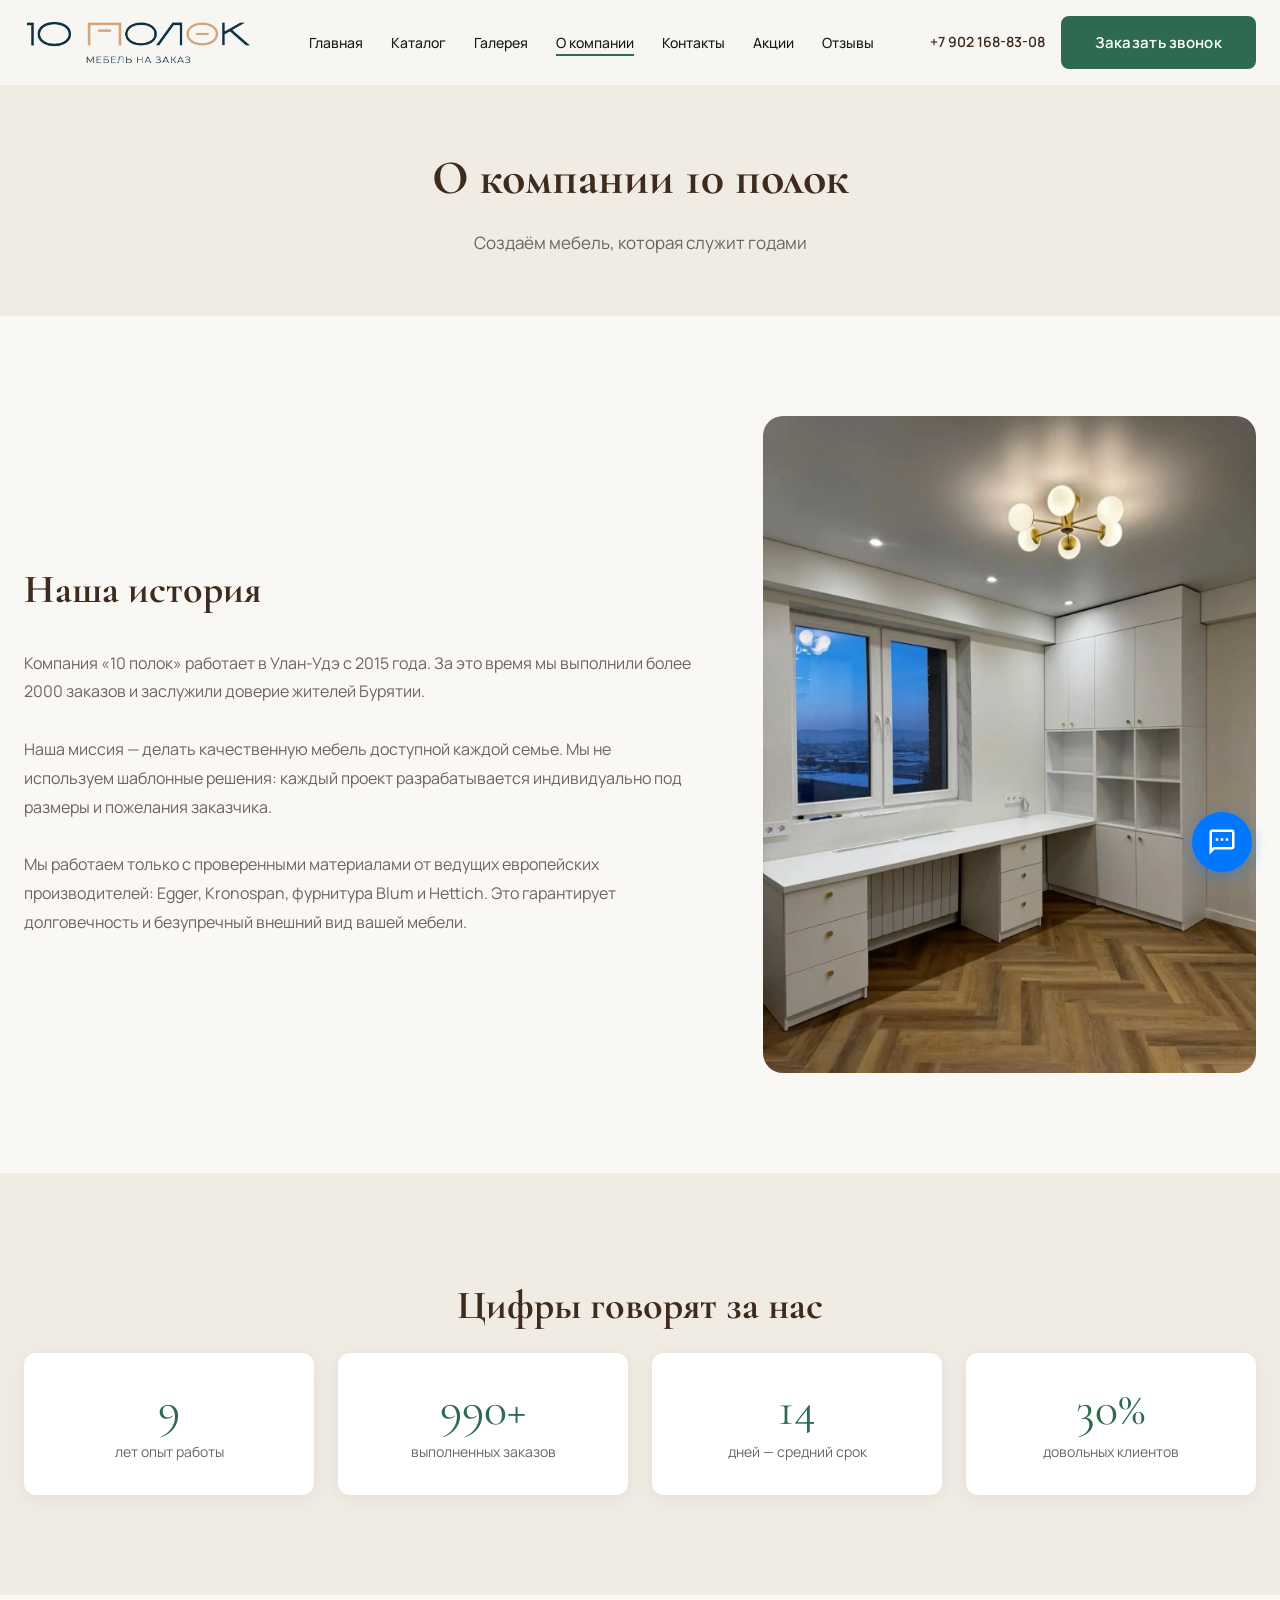
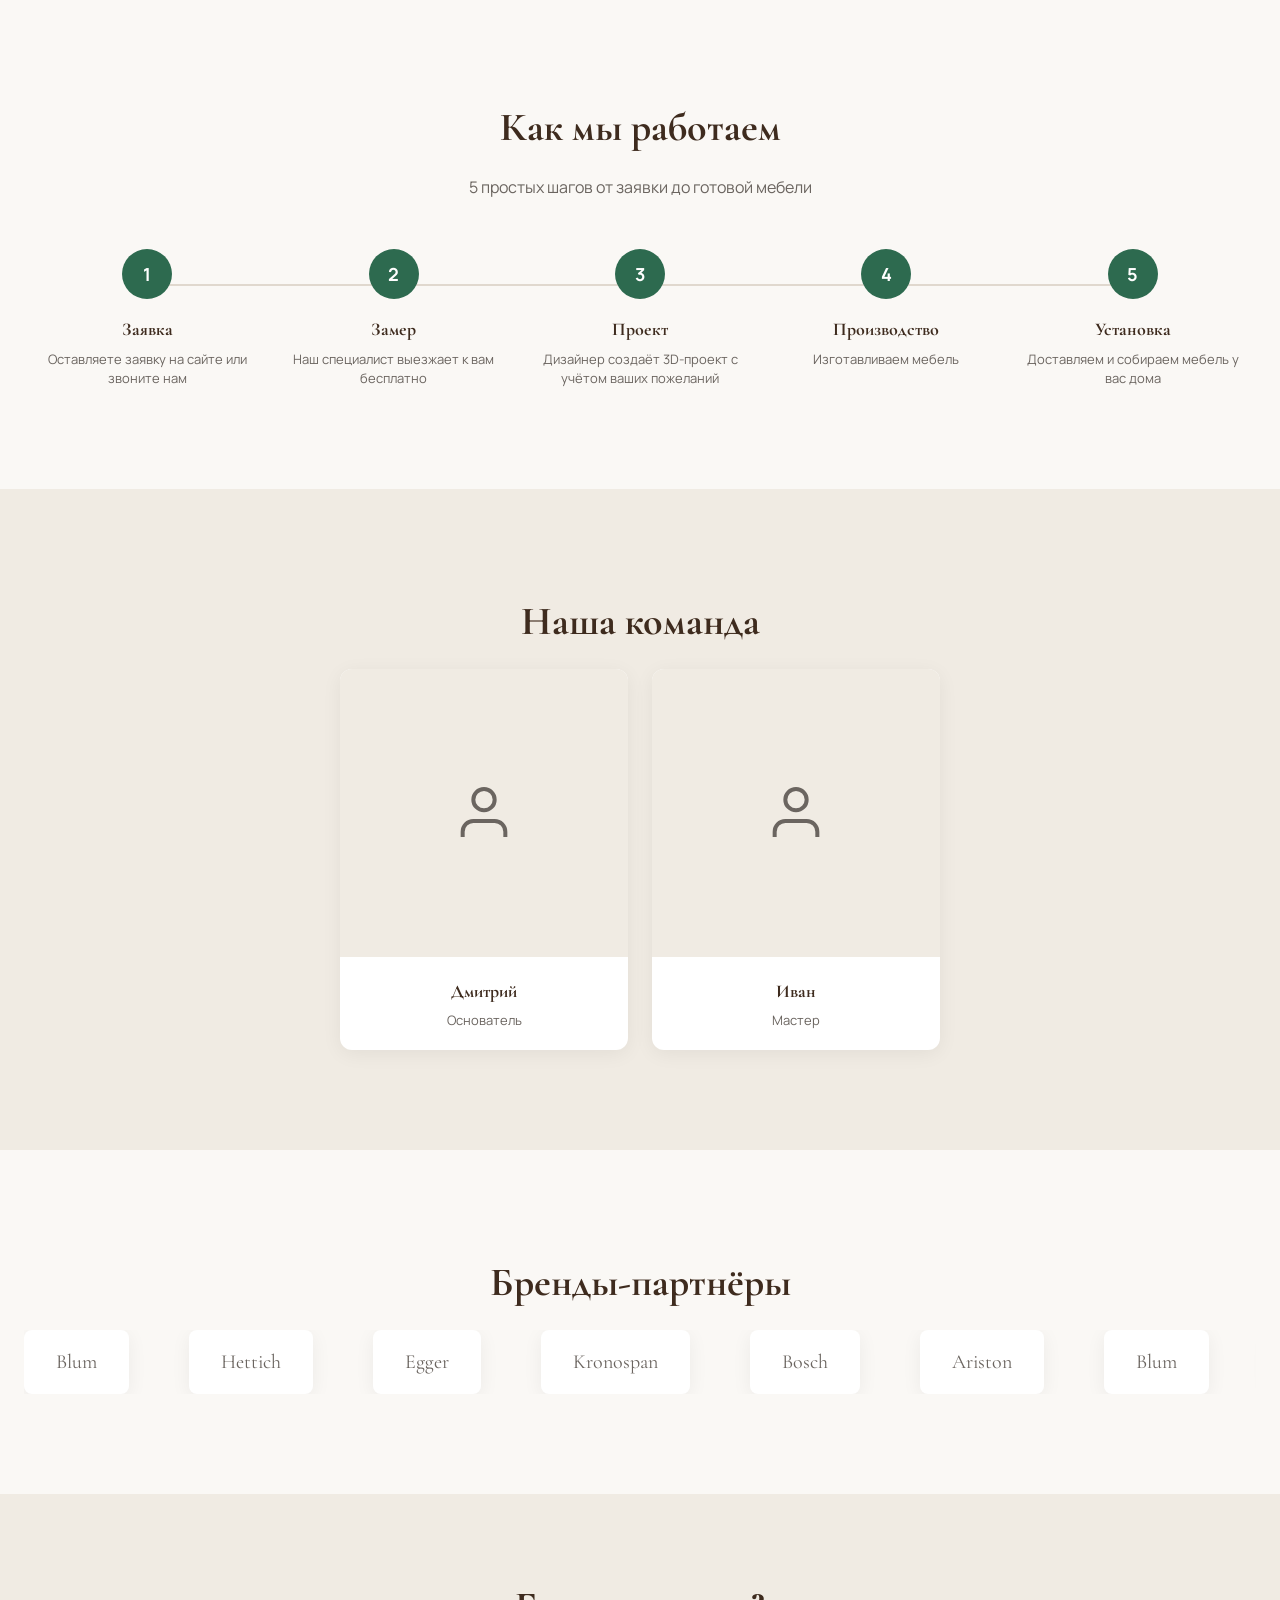
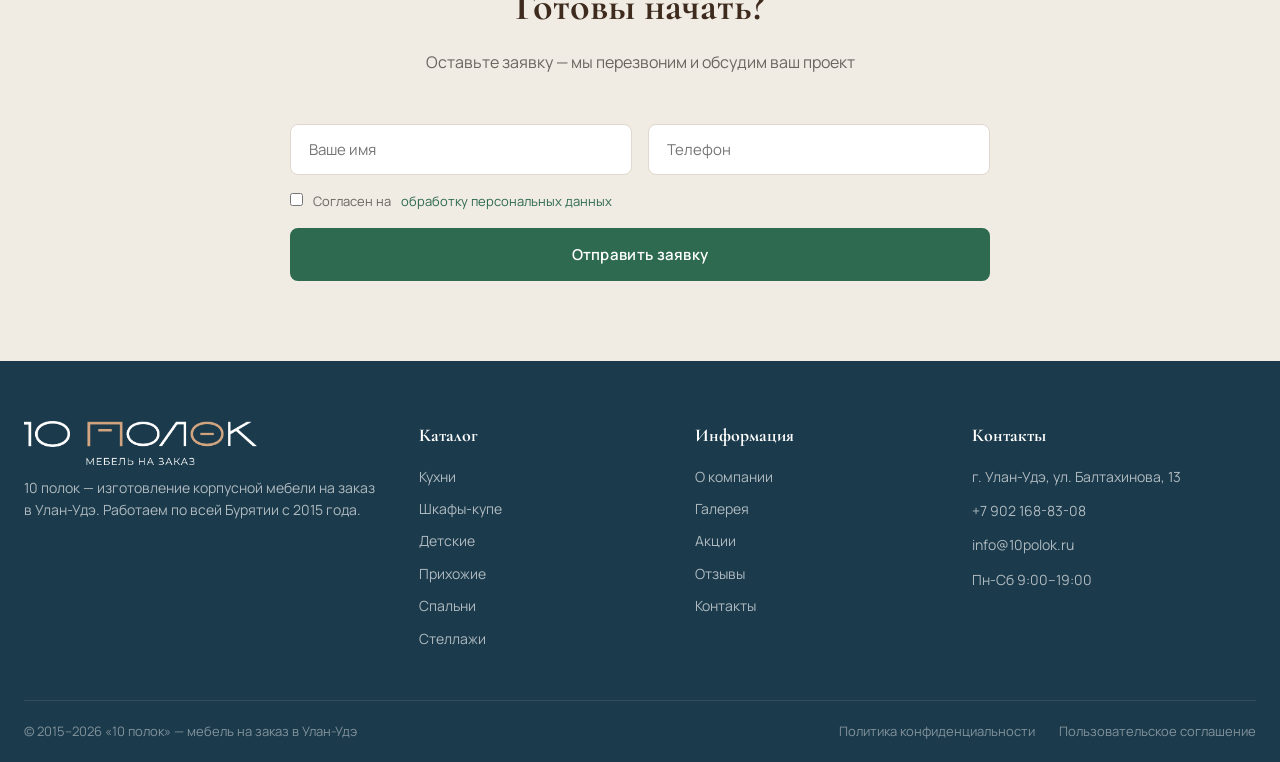
==== about.html @ 06d75b01 "Изменения по ТЗ от Дмитрия" ====
<!DOCTYPE html>
<html lang="ru">
<head>
  <meta charset="UTF-8">
  <meta name="viewport" content="width=device-width, initial-scale=1.0">
  <title>О компании — 10 полок | Улан-Удэ</title>
  <meta name="description" content="Компания «10 полок» — изготовление корпусной мебели на заказ в Улан-Удэ с 2015 года. 2000+ выполненных проектов, 98% довольных клиентов.">
  <meta name="keywords" content="10 полок, мебель на заказ Улан-Удэ, о компании, корпусная мебель Бурятия">
  <link rel="canonical" href="https://10polok.ru/about.html">
  <meta property="og:type" content="website">
  <meta property="og:title" content="О компании — 10 полок | Улан-Удэ">
  <meta property="og:description" content="Компания «10 полок» — изготовление корпусной мебели на заказ в Улан-Удэ с 2015 года. 2000+ выполненных проектов.">
  <meta property="og:url" content="https://10polok.ru/about.html">
  <meta property="og:site_name" content="10 полок">
  <meta property="og:locale" content="ru_RU">
  <meta property="og:image" content="https://10polok.ru/image/logo-color.png">
  <meta name="twitter:card" content="summary">
  <meta name="twitter:title" content="О компании — 10 полок | Улан-Удэ">
  <meta name="twitter:description" content="Мебель на заказ в Улан-Удэ с 2015 года. 2000+ проектов, гарантия 1 год.">
  <meta http-equiv="X-Frame-Options" content="SAMEORIGIN">
  <meta http-equiv="X-Content-Type-Options" content="nosniff">
  <meta name="referrer" content="strict-origin-when-cross-origin">
  <link rel="preconnect" href="https://fonts.googleapis.com">
  <link rel="preconnect" href="https://fonts.gstatic.com" crossorigin>
  <link href="https://fonts.googleapis.com/css2?family=Cormorant+Garamond:wght@400;500;600;700&family=Manrope:wght@400;500;600;700&display=swap" rel="stylesheet">
  <link rel="stylesheet" href="css/style.css">
</head>
<body>

  <header class="header">
    <div class="container">
      <a href="index.html" class="logo"><img src="image/logo-color.webp" alt="10 полок — мебель на заказ"></a>
      <nav><ul class="nav-list">
        <li><a href="index.html">Главная</a></li>
        <li><a href="catalog.html">Каталог</a></li>
        <li><a href="gallery.html">Галерея</a></li>
        <li><a href="about.html" class="active">О компании</a></li>
        <li><a href="contacts.html">Контакты</a></li>
        <li><a href="promotions.html">Акции</a></li>
        <li><a href="reviews.html">Отзывы</a></li>
      </ul></nav>
      <div class="header-right">
        <a href="tel:+79021688308" class="header-phone">+7 902 168-83-08</a>
        <button class="btn-primary" data-modal="callback">Заказать звонок</button>
      </div>
      <button class="burger" aria-label="Меню"><span></span><span></span><span></span></button>
    </div>
  </header>

  <div class="mobile-menu">
    <a href="index.html">Главная</a><a href="catalog.html">Каталог</a><a href="gallery.html">Галерея</a>
    <a href="about.html">О компании</a><a href="contacts.html">Контакты</a><a href="promotions.html">Акции</a>
    <a href="reviews.html">Отзывы</a>
    <a href="tel:+79021688308" class="mobile-phone">+7 902 168-83-08</a>
  </div>

  <main>
    <div class="page-header">
      <div class="container">
        <h1>О компании 10 полок</h1>
        <p>Создаём мебель, которая служит годами</p>
      </div>
    </div>

    <!-- ИСТОРИЯ -->
    <section class="section">
      <div class="container">
        <div class="about-story reveal">
          <div class="about-story-text">
            <h2 class="section-title" style="text-align:left;margin-bottom:24px;">Наша история</h2>
            <p>Компания «10 полок» работает в Улан-Удэ с 2015 года. За это время мы выполнили более 2000 заказов и заслужили доверие жителей Бурятии.</p>
            <br>
            <p>Наша миссия — делать качественную мебель доступной каждой семье. Мы не используем шаблонные решения: каждый проект разрабатывается индивидуально под размеры и пожелания заказчика.</p>
            <br>
            <p>Мы работаем только с проверенными материалами от ведущих европейских производителей: Egger, Kronospan, фурнитура Blum и Hettich. Это гарантирует долговечность и безупречный внешний вид вашей мебели.</p>
          </div>
          <div class="about-story-image">
            <img loading="lazy" src="image/pinterest_783274560274452237.webp" alt="Мастерская 10 полок">
          </div>
        </div>
      </div>
    </section>

    <!-- ЦИФРЫ -->
    <section class="section" style="background: var(--bg-accent);">
      <div class="container">
        <h2 class="section-title reveal">Цифры говорят за нас</h2>
        <div class="stats-grid reveal">
          <div class="stat-item">
            <div class="stat-number" data-count="9">0</div>
            <div class="stat-label">лет опыт работы</div>
          </div>
          <div class="stat-item">
            <div class="stat-number" data-count="2000+">0</div>
            <div class="stat-label">выполненных заказов</div>
          </div>
          <div class="stat-item">
            <div class="stat-number" data-count="14">0</div>
            <div class="stat-label">дней — средний срок</div>
          </div>
          <div class="stat-item">
            <div class="stat-number" data-count="98%">0</div>
            <div class="stat-label">довольных клиентов</div>
          </div>
        </div>
      </div>
    </section>

    <!-- КАК МЫ РАБОТАЕМ -->
    <section class="section">
      <div class="container">
        <h2 class="section-title reveal">Как мы работаем</h2>
        <p class="section-subtitle reveal">5 простых шагов от заявки до готовой мебели</p>
        <div class="timeline reveal">
          <div class="timeline-step">
            <div class="timeline-number">1</div>
            <h3 class="timeline-title">Заявка</h3>
            <p class="timeline-desc">Оставляете заявку на сайте или звоните нам</p>
          </div>
          <div class="timeline-step">
            <div class="timeline-number">2</div>
            <h3 class="timeline-title">Замер</h3>
            <p class="timeline-desc">Наш специалист выезжает к вам бесплатно</p>
          </div>
          <div class="timeline-step">
            <div class="timeline-number">3</div>
            <h3 class="timeline-title">Проект</h3>
            <p class="timeline-desc">Дизайнер создаёт 3D-проект с учётом ваших пожеланий</p>
          </div>
          <div class="timeline-step">
            <div class="timeline-number">4</div>
            <h3 class="timeline-title">Производство</h3>
            <p class="timeline-desc">Изготавливаем мебель</p>
          </div>
          <div class="timeline-step">
            <div class="timeline-number">5</div>
            <h3 class="timeline-title">Установка</h3>
            <p class="timeline-desc">Доставляем и собираем мебель у вас дома</p>
          </div>
        </div>
      </div>
    </section>

    <!-- КОМАНДА -->
    <section class="section" style="background: var(--bg-accent);">
      <div class="container">
        <h2 class="section-title reveal">Наша команда</h2>
        <div class="team-grid reveal" style="grid-template-columns: repeat(2, 1fr); max-width: 600px; margin: 0 auto;">
          <div class="team-card">
            <div style="aspect-ratio:1;background:var(--bg-accent);display:flex;align-items:center;justify-content:center;">
              <svg width="64" height="64" viewBox="0 0 24 24" fill="none" stroke="var(--text-secondary)" stroke-width="1.5"><path d="M20 21v-2a4 4 0 0 0-4-4H8a4 4 0 0 0-4 4v2"/><circle cx="12" cy="7" r="4"/></svg>
            </div>
            <div class="team-info">
              <h3 class="team-name">Дмитрий</h3>
              <p class="team-role">Основатель</p>
            </div>
          </div>
          <div class="team-card">
            <div style="aspect-ratio:1;background:var(--bg-accent);display:flex;align-items:center;justify-content:center;">
              <svg width="64" height="64" viewBox="0 0 24 24" fill="none" stroke="var(--text-secondary)" stroke-width="1.5"><path d="M20 21v-2a4 4 0 0 0-4-4H8a4 4 0 0 0-4 4v2"/><circle cx="12" cy="7" r="4"/></svg>
            </div>
            <div class="team-info">
              <h3 class="team-name">Иван</h3>
              <p class="team-role">Мастер</p>
            </div>
          </div>
        </div>
      </div>
    </section>

    <!-- ПАРТНЁРЫ -->
    <section class="section">
      <div class="container">
        <h2 class="section-title reveal">Бренды-партнёры</h2>
        <div class="partners-wrapper reveal">
          <div class="partners-track">
            <div class="partner-logo">Blum</div>
            <div class="partner-logo">Hettich</div>
            <div class="partner-logo">Egger</div>
            <div class="partner-logo">Kronospan</div>
            <div class="partner-logo">Bosch</div>
            <div class="partner-logo">Ariston</div>
            <div class="partner-logo">Blum</div>
            <div class="partner-logo">Hettich</div>
            <div class="partner-logo">Egger</div>
            <div class="partner-logo">Kronospan</div>
            <div class="partner-logo">Bosch</div>
            <div class="partner-logo">Ariston</div>
          </div>
        </div>
      </div>
    </section>

    <!-- CTA -->
    <section class="cta-section">
      <div class="container">
        <div class="cta-inner reveal">
          <h2 class="section-title">Готовы начать?</h2>
          <p class="section-subtitle">Оставьте заявку — мы перезвоним и обсудим ваш проект</p>
          <form class="cta-form">
            <div class="form-group"><input type="text" class="form-input" name="name" placeholder="Ваше имя" required></div>
            <div class="form-group"><input type="tel" class="form-input" name="phone" placeholder="Телефон" required></div>
            <div class="form-group full-width">
              <label class="checkbox-group"><input type="checkbox" required>Согласен на <a href="privacy.html" target="_blank" rel="noopener noreferrer" style="color:var(--accent-terracotta);">обработку персональных данных</a></label>
            </div>
            <div class="form-group full-width"><button type="submit" class="btn-primary" style="width:100%;">Отправить заявку</button></div>
            <div class="form-success full-width">Спасибо! Ожидайте звонка.</div>
          </form>
        </div>
      </div>
    </section>
  </main>

  <footer class="footer">
    <div class="container">
      <div class="footer-grid">
        <div class="footer-logo">
          <img src="image/logo-footer.webp" alt="10 полок" style="height:44px;margin-bottom:12px;">
          <p class="footer-desc">10 полок — изготовление корпусной мебели на заказ в Улан-Удэ. Работаем по всей Бурятии с 2015 года.</p>
        </div>
        <div><h4>Каталог</h4><div class="footer-links">
          <a href="catalog.html#kitchens">Кухни</a><a href="catalog.html#wardrobes">Шкафы-купе</a>
          <a href="catalog.html#kids">Детские</a><a href="catalog.html#hallway">Прихожие</a>
          <a href="catalog.html#bedroom">Спальни</a><a href="catalog.html#shelves">Стеллажи</a>
        </div></div>
        <div><h4>Информация</h4><div class="footer-links">
          <a href="about.html">О компании</a><a href="gallery.html">Галерея</a>
          <a href="promotions.html">Акции</a><a href="reviews.html">Отзывы</a><a href="contacts.html">Контакты</a>
        </div></div>
        <div><h4>Контакты</h4>
          <div class="footer-contact-item">г. Улан-Удэ, ул. Балтахинова, 13</div>
          <div class="footer-contact-item"><a href="tel:+79021688308">+7 902 168-83-08</a></div>
          <div class="footer-contact-item">info@10polok.ru</div>
          <div class="footer-contact-item">Пн-Сб 9:00–19:00</div>
        </div>
      </div>
      <div class="footer-bottom">
        <span>&copy; 2015–2026 &laquo;10 полок&raquo; — мебель на заказ в Улан-Удэ</span>
        <div class="footer-bottom-links">
          <a href="privacy.html">Политика конфиденциальности</a><a href="terms.html">Пользовательское соглашение</a>
        </div>
      </div>
    </div>
  </footer>

  <div class="modal-overlay">
    <div class="modal">
      <button class="modal-close">&times;</button>
      <h3>Заказать звонок</h3>
      <p>Оставьте номер — мы перезвоним в ближайшее время</p>
      <form class="modal-form">
        <input type="text" class="form-input" name="name" placeholder="Ваше имя" required>
        <input type="tel" class="form-input" name="phone" placeholder="Телефон" required>
        <label class="checkbox-group"><input type="checkbox" required>Согласен на <a href="privacy.html" target="_blank" rel="noopener noreferrer" style="color:var(--accent-terracotta);">обработку персональных данных</a></label>
        <button type="submit" class="btn-primary" style="width:100%;">Отправить</button>
        <div class="form-success">Спасибо! Мы перезвоним в ближайшее время.</div>
      </form>
    </div>
  </div>

  <a href="https://max.im/phone/79021688308" class="max-btn" target="_blank" rel="noopener noreferrer" aria-label="Max">
    <svg viewBox="0 0 24 24"><path d="M20 2H4c-1.1 0-2 .9-2 2v18l4-4h14c1.1 0 2-.9 2-2V4c0-1.1-.9-2-2-2zm0 14H5.17L4 17.17V4h16v12zM7 9h2v2H7zm4 0h2v2h-2zm4 0h2v2h-2z"/></svg>
  </a>

  <script src="js/main.js"></script>
</body>
</html>
---- css/style.css ----
/* ===== CSS VARIABLES ===== */
:root {
  --bg-main: #FAF8F5;
  --bg-accent: #F0EBE3;
  --text-main: #1A1A1A;
  --text-secondary: #6B6560;
  --accent-wood: #3E2B1E;
  --accent-terracotta: #2D6A4F;
  --accent-green: #5B7C5E;
  --border-color: #E0D8CE;
  --shadow: 0 4px 20px rgba(0,0,0,0.06);
  --shadow-hover: 0 8px 32px rgba(0,0,0,0.12);
  --radius: 12px;
  --radius-lg: 20px;
  --font-heading: 'Cormorant Garamond', serif;
  --font-body: 'Manrope', sans-serif;
  --max-width: 1280px;
  --transition: 0.3s ease;
}

/* ===== RESET ===== */
*, *::before, *::after {
  margin: 0;
  padding: 0;
  box-sizing: border-box;
}

html {
  scroll-behavior: smooth;
}

body {
  font-family: var(--font-body);
  color: var(--text-main);
  background: var(--bg-main);
  line-height: 1.6;
  overflow-x: hidden;
}

body.no-scroll {
  overflow: hidden;
}

a {
  text-decoration: none;
  color: inherit;
  transition: color var(--transition);
}

ul {
  list-style: none;
}

img {
  max-width: 100%;
  display: block;
}

.container {
  max-width: var(--max-width);
  margin: 0 auto;
  padding: 0 24px;
}

/* ===== BUTTONS ===== */
.btn-primary {
  display: inline-block;
  background: var(--accent-terracotta);
  color: #fff;
  border: 2px solid var(--accent-terracotta);
  padding: 14px 32px;
  border-radius: 8px;
  font-family: var(--font-body);
  font-size: 15px;
  font-weight: 600;
  cursor: pointer;
  transition: all var(--transition);
  letter-spacing: 0.3px;
}

.btn-primary:hover {
  background: #245840;
  border-color: #245840;
  transform: translateY(-2px);
  box-shadow: 0 4px 16px rgba(45,106,79,0.3);
}

.btn-outline {
  display: inline-block;
  background: transparent;
  color: #1B3A4B;
  border: 2px solid #1B3A4B;
  padding: 14px 32px;
  border-radius: 8px;
  font-family: var(--font-body);
  font-size: 15px;
  font-weight: 600;
  cursor: pointer;
  transition: all var(--transition);
  letter-spacing: 0.3px;
}

.btn-outline:hover {
  background: #1B3A4B;
  color: #fff;
  transform: translateY(-2px);
}

/* ===== HEADER ===== */
.header {
  position: fixed;
  top: 0;
  left: 0;
  width: 100%;
  z-index: 1000;
  padding: 16px 0;
  background: rgba(250, 248, 245, 0.85);
  backdrop-filter: blur(12px);
  -webkit-backdrop-filter: blur(12px);
  transition: all var(--transition);
}

.header.scrolled {
  padding: 10px 0;
  box-shadow: 0 2px 20px rgba(0,0,0,0.08);
}

.header .container {
  display: flex;
  align-items: center;
  justify-content: space-between;
}

.logo {
  display: flex;
  flex-direction: column;
  text-decoration: none;
}

.logo img {
  height: 48px;
  width: auto;
  object-fit: contain;
}

.logo-name {
  font-family: var(--font-heading);
  font-size: 26px;
  color: var(--accent-wood);
  line-height: 1.1;
}

.logo-sub {
  font-size: 11px;
  color: var(--text-secondary);
  letter-spacing: 1px;
  text-transform: uppercase;
}

.nav-list {
  display: flex;
  gap: 28px;
  align-items: center;
}

.nav-list a {
  font-size: 14px;
  font-weight: 500;
  color: var(--text-main);
  position: relative;
  padding: 4px 0;
}

.nav-list a::after {
  content: '';
  position: absolute;
  bottom: 0;
  left: 0;
  width: 0;
  height: 2px;
  background: var(--accent-terracotta);
  transition: width var(--transition);
}

.nav-list a:hover::after,
.nav-list a.active::after {
  width: 100%;
}

.header-right {
  display: flex;
  align-items: center;
  gap: 16px;
}

.header-phone {
  font-size: 14px;
  font-weight: 600;
  color: var(--accent-wood);
  white-space: nowrap;
}

.header-phone:hover {
  color: var(--accent-terracotta);
}

/* Burger */
.burger {
  display: none;
  flex-direction: column;
  gap: 5px;
  cursor: pointer;
  z-index: 1001;
  background: none;
  border: none;
  padding: 4px;
}

.burger span {
  display: block;
  width: 24px;
  height: 2px;
  background: var(--accent-wood);
  transition: all var(--transition);
  border-radius: 2px;
}

.burger.active span:nth-child(1) {
  transform: rotate(45deg) translate(5px, 5px);
}

.burger.active span:nth-child(2) {
  opacity: 0;
}

.burger.active span:nth-child(3) {
  transform: rotate(-45deg) translate(5px, -5px);
}

/* Mobile menu */
.mobile-menu {
  position: fixed;
  top: 0;
  right: -100%;
  width: 100%;
  height: 100vh;
  background: var(--accent-wood);
  z-index: 999;
  display: flex;
  flex-direction: column;
  align-items: center;
  justify-content: center;
  gap: 32px;
  transition: right 0.4s ease;
}

.mobile-menu.active {
  right: 0;
}

.mobile-menu a {
  color: #fff;
  font-size: 22px;
  font-weight: 500;
  transition: color var(--transition);
}

.mobile-menu a:hover {
  color: var(--accent-terracotta);
}

.mobile-menu .mobile-phone {
  color: var(--accent-terracotta);
  font-size: 18px;
  font-weight: 600;
  margin-top: 20px;
}

/* ===== HERO ===== */
.hero {
  min-height: 100vh;
  display: flex;
  align-items: center;
  padding-top: 100px;
  padding-bottom: 40px;
}

.hero .container {
  display: flex;
  align-items: center;
  gap: 60px;
}

/* Hero animations */
@keyframes heroFadeUp {
  from { opacity: 0; transform: translateY(30px); }
  to { opacity: 1; transform: translateY(0); }
}

@keyframes goldPulse {
  0% { box-shadow: inset 0 0 0 0 rgba(196, 164, 90, 0); }
  50% { box-shadow: inset 0 0 20px 4px rgba(196, 164, 90, 0.5); }
  100% { box-shadow: inset 0 0 0 0 rgba(196, 164, 90, 0); }
}

.hero-content {
  flex: 0 0 55%;
}

.hero h1 {
  font-family: var(--font-heading);
  font-size: 56px;
  color: var(--accent-wood);
  line-height: 1.15;
  margin-bottom: 20px;
  opacity: 0;
  animation: heroFadeUp 0.8s ease forwards;
}

.hero-subtitle {
  font-size: 18px;
  color: var(--text-secondary);
  line-height: 1.6;
  margin-bottom: 36px;
  max-width: 500px;
  opacity: 0;
  animation: heroFadeUp 0.8s ease 0.3s forwards;
}

.hero-buttons {
  display: flex;
  gap: 16px;
  flex-wrap: wrap;
  opacity: 0;
  animation: heroFadeUp 0.8s ease 0.6s forwards;
}

.hero-buttons .btn-primary {
  animation: goldPulse 0.8s ease 2s 1;
}

.hero-image {
  flex: 1;
  opacity: 0;
  animation: heroFadeUp 1s ease 0.4s forwards;
}

.hero-image img {
  width: 100%;
  border-radius: 8px;
  object-fit: cover;
  aspect-ratio: 4/5;
}

/* ===== MARQUEE ===== */
.marquee-section {
  background: #1B3A4B;
  padding: 14px 0;
  overflow: hidden;
}

.marquee-track {
  display: flex;
  animation: marqueeScroll 25s linear infinite;
  width: max-content;
}

.marquee-content {
  display: flex;
  align-items: center;
  gap: 40px;
  padding: 0 20px;
  white-space: nowrap;
  color: rgba(255,255,255,0.9);
  font-size: 14px;
  font-weight: 500;
  letter-spacing: 0.5px;
}

.marquee-content span {
  display: flex;
  align-items: center;
  gap: 40px;
}

.marquee-dot {
  width: 6px;
  height: 6px;
  background: var(--accent-terracotta);
  border-radius: 50%;
  flex-shrink: 0;
}

@keyframes marqueeScroll {
  0% { transform: translateX(0); }
  100% { transform: translateX(-50%); }
}

/* ===== SECTIONS ===== */
.section {
  padding: 100px 0;
}

.section-title {
  font-family: var(--font-heading);
  font-size: 40px;
  color: var(--accent-wood);
  margin-bottom: 16px;
  text-align: center;
}

.section-subtitle {
  font-size: 16px;
  color: var(--text-secondary);
  text-align: center;
  margin-bottom: 48px;
  max-width: 600px;
  margin-left: auto;
  margin-right: auto;
}

/* ===== IMAGE PLACEHOLDERS ===== */
.img-placeholder {
  width: 100%;
  aspect-ratio: 4/3;
  border-radius: var(--radius);
  background: linear-gradient(135deg, #C4A67D 0%, #8B6F47 40%, #6B5435 100%);
  display: flex;
  align-items: center;
  justify-content: center;
  color: rgba(255,255,255,0.8);
  font-family: var(--font-body);
  font-size: 14px;
  font-weight: 600;
  letter-spacing: 0.5px;
  position: relative;
  overflow: hidden;
}

.img-placeholder::before {
  content: '';
  position: absolute;
  inset: 0;
  background: repeating-linear-gradient(
    45deg, transparent, transparent 10px,
    rgba(255,255,255,0.03) 10px, rgba(255,255,255,0.03) 20px
  );
}

.img-placeholder span {
  position: relative;
  z-index: 1;
  text-align: center;
  padding: 8px;
}

/* ===== CATALOG GRID (HOME) ===== */
.catalog-grid {
  display: grid;
  grid-template-columns: repeat(3, 1fr);
  gap: 24px;
}

.catalog-card {
  position: relative;
  border-radius: var(--radius);
  overflow: hidden;
  cursor: pointer;
  transition: transform var(--transition), box-shadow var(--transition);
}

.catalog-card:hover {
  transform: translateY(-4px);
  box-shadow: var(--shadow-hover);
}

.catalog-card .img-placeholder,
.catalog-card img {
  aspect-ratio: 4/3;
  width: 100%;
  object-fit: cover;
  transition: transform var(--transition);
  border-radius: 0;
}

.catalog-card:hover .img-placeholder,
.catalog-card:hover img {
  transform: scale(1.05);
}

.catalog-card-overlay {
  position: absolute;
  bottom: 0;
  left: 0;
  right: 0;
  padding: 20px;
  background: linear-gradient(transparent, rgba(0,0,0,0.7));
  color: #fff;
  display: flex;
  align-items: flex-end;
  justify-content: space-between;
}

.catalog-card-name {
  font-family: var(--font-heading);
  font-size: 20px;
}

.catalog-card-btn {
  opacity: 0;
  transform: translateY(10px);
  transition: all var(--transition);
  font-size: 13px;
  font-weight: 600;
  background: var(--accent-terracotta);
  color: #fff;
  padding: 8px 16px;
  border-radius: 6px;
  white-space: nowrap;
}

.catalog-card:hover .catalog-card-btn {
  opacity: 1;
  transform: translateY(0);
}

/* ===== ADVANTAGES ===== */
.advantages-grid {
  display: grid;
  grid-template-columns: repeat(3, 1fr);
  gap: 24px;
  max-width: 960px;
  margin: 0 auto;
}

.advantage-item {
  text-align: center;
  padding: 32px 20px;
  background: #fff;
  border-radius: var(--radius);
  box-shadow: var(--shadow);
  transition: transform var(--transition), box-shadow var(--transition);
}

.advantage-item:hover {
  transform: translateY(-4px);
  box-shadow: var(--shadow-hover);
}

.advantage-icon {
  width: 64px;
  height: 64px;
  border-radius: 50%;
  display: flex;
  align-items: center;
  justify-content: center;
  margin: 0 auto 16px;
}

.advantage-icon svg {
  width: 28px;
  height: 28px;
}

.advantage-icon.terracotta {
  background: rgba(196,101,62,0.12);
  color: var(--accent-terracotta);
}

.advantage-icon.green {
  background: rgba(91,124,94,0.12);
  color: var(--accent-green);
}

.advantage-title {
  font-family: var(--font-heading);
  font-size: 20px;
  margin-bottom: 8px;
  color: var(--accent-wood);
}

.advantage-text {
  font-size: 14px;
  color: var(--text-secondary);
}

/* ===== PROMO SLIDER ===== */
.slider-wrapper {
  position: relative;
  overflow: hidden;
  border-radius: var(--radius-lg);
}

.slider-track {
  display: flex;
  transition: transform 0.5s ease;
}

.slide {
  min-width: 100%;
  padding: 60px;
  display: flex;
  flex-direction: column;
  justify-content: center;
  align-items: flex-start;
  min-height: 300px;
  border-radius: var(--radius-lg);
}

.slide h3 {
  font-family: var(--font-heading);
  font-size: 32px;
  color: #fff;
  margin-bottom: 16px;
}

.slide p {
  color: rgba(255,255,255,0.85);
  font-size: 16px;
  margin-bottom: 24px;
  max-width: 500px;
}

.slide-1 {
  background: linear-gradient(135deg, var(--accent-terracotta), #e07a52);
}

.slide-2 {
  background: linear-gradient(135deg, #1B3A4B, #2a5568);
}

.slide-3 {
  background: linear-gradient(135deg, var(--accent-wood), #5a4030);
}

.slider-btn {
  position: absolute;
  top: 50%;
  transform: translateY(-50%);
  width: 44px;
  height: 44px;
  background: rgba(255,255,255,0.9);
  border: none;
  border-radius: 50%;
  cursor: pointer;
  font-size: 18px;
  display: flex;
  align-items: center;
  justify-content: center;
  transition: all var(--transition);
  z-index: 2;
  color: var(--accent-wood);
}

.slider-btn:hover {
  background: #fff;
  box-shadow: 0 2px 12px rgba(0,0,0,0.15);
}

.slider-prev { left: 16px; }
.slider-next { right: 16px; }

.slider-dots {
  display: flex;
  justify-content: center;
  gap: 8px;
  margin-top: 20px;
}

.slider-dot {
  width: 10px;
  height: 10px;
  border-radius: 50%;
  background: var(--border-color);
  border: none;
  cursor: pointer;
  transition: all var(--transition);
}

.slider-dot.active {
  background: var(--accent-terracotta);
  transform: scale(1.2);
}

/* ===== WORKS (HOME MINI) ===== */
.works-grid {
  display: grid;
  grid-template-columns: repeat(4, 1fr);
  gap: 24px;
}

.work-card {
  border-radius: var(--radius);
  overflow: hidden;
  position: relative;
  cursor: pointer;
  transition: transform var(--transition), box-shadow var(--transition);
}

.work-card:hover {
  transform: translateY(-4px);
  box-shadow: var(--shadow-hover);
}

.work-card img {
  width: 100%;
  aspect-ratio: 4/3;
  object-fit: cover;
}

.work-card .img-placeholder {
  border-radius: 0;
}

.section-link {
  text-align: center;
  margin-top: 40px;
}

/* ===== REVIEWS CAROUSEL (HOME) ===== */
.reviews-carousel {
  position: relative;
  overflow: hidden;
}

.reviews-track {
  display: flex;
  transition: transform 0.5s ease;
}

.review-card {
  min-width: calc(33.333% - 16px);
  margin: 0 8px;
  background: #fff;
  border-radius: var(--radius);
  padding: 28px;
  box-shadow: var(--shadow);
}

.review-header {
  display: flex;
  align-items: center;
  gap: 14px;
  margin-bottom: 14px;
}

.review-avatar {
  width: 48px;
  height: 48px;
  border-radius: 50%;
  display: flex;
  align-items: center;
  justify-content: center;
  font-weight: 700;
  font-size: 18px;
  color: #fff;
  flex-shrink: 0;
}

.review-name {
  font-weight: 600;
  font-size: 15px;
}

.review-stars {
  color: #F5A623;
  font-size: 14px;
  letter-spacing: 2px;
  margin-bottom: 10px;
}

.review-text {
  font-size: 14px;
  color: var(--text-secondary);
  line-height: 1.6;
}

/* ===== CTA FORM ===== */
.cta-section {
  background: var(--bg-accent);
  padding: 80px 0;
}

.cta-inner {
  max-width: 700px;
  margin: 0 auto;
  text-align: center;
}

.cta-inner .section-title {
  margin-bottom: 12px;
}

.cta-form {
  display: grid;
  grid-template-columns: 1fr 1fr;
  gap: 16px;
  margin-top: 32px;
}

.cta-form .form-group {
  display: flex;
  flex-direction: column;
}

.cta-form .form-group.full-width {
  grid-column: 1 / -1;
}

.form-input,
.form-select,
.form-textarea {
  padding: 14px 18px;
  border: 1px solid var(--border-color);
  border-radius: 8px;
  font-family: var(--font-body);
  font-size: 15px;
  background: #fff;
  transition: border-color var(--transition);
  outline: none;
  width: 100%;
}

.form-input:focus,
.form-select:focus,
.form-textarea:focus {
  border-color: var(--accent-terracotta);
}

.form-textarea {
  resize: vertical;
  min-height: 100px;
}

.checkbox-group {
  display: flex;
  align-items: flex-start;
  gap: 10px;
  font-size: 13px;
  color: var(--text-secondary);
}

.checkbox-group input[type="checkbox"] {
  margin-top: 2px;
  accent-color: var(--accent-terracotta);
}

.form-success {
  display: none;
  padding: 20px;
  background: rgba(91,124,94,0.1);
  border-radius: 8px;
  color: var(--accent-green);
  font-weight: 600;
  text-align: center;
  grid-column: 1 / -1;
}

.form-success.show {
  display: block;
}

/* ===== FOOTER ===== */
.footer {
  background: #1B3A4B;
  color: var(--bg-main);
  padding: 60px 0 0;
}

.footer-grid {
  display: grid;
  grid-template-columns: 1.5fr 1fr 1fr 1.2fr;
  gap: 40px;
  padding-bottom: 40px;
  border-bottom: 1px solid rgba(255,255,255,0.1);
}

.footer-logo .logo-name {
  color: #fff;
  margin-bottom: 12px;
}

.footer-desc {
  font-size: 14px;
  color: rgba(255,255,255,0.65);
  line-height: 1.6;
}

.footer h4 {
  font-family: var(--font-heading);
  font-size: 18px;
  margin-bottom: 16px;
  color: #fff;
}

.footer-links a {
  display: block;
  font-size: 14px;
  color: rgba(255,255,255,0.65);
  margin-bottom: 10px;
  transition: color var(--transition);
}

.footer-links a:hover {
  color: var(--accent-terracotta);
}

.footer-contact-item {
  display: flex;
  align-items: flex-start;
  gap: 10px;
  font-size: 14px;
  color: rgba(255,255,255,0.65);
  margin-bottom: 12px;
}

.footer-contact-item svg {
  flex-shrink: 0;
  margin-top: 2px;
}

.footer-socials {
  display: flex;
  gap: 12px;
  margin-top: 16px;
}

.footer-socials a {
  width: 40px;
  height: 40px;
  border-radius: 50%;
  background: rgba(255,255,255,0.1);
  display: flex;
  align-items: center;
  justify-content: center;
  transition: all var(--transition);
  color: #fff;
}

.footer-socials a:hover {
  background: var(--accent-terracotta);
  transform: translateY(-2px);
}

.footer-socials a svg {
  width: 18px;
  height: 18px;
}

.footer-bottom {
  display: flex;
  justify-content: space-between;
  align-items: center;
  padding: 20px 0;
  font-size: 13px;
  color: rgba(255,255,255,0.45);
  flex-wrap: wrap;
  gap: 12px;
}

.footer-bottom-links {
  display: flex;
  gap: 24px;
}

.footer-bottom-links a {
  color: rgba(255,255,255,0.45);
  transition: color var(--transition);
}

.footer-bottom-links a:hover {
  color: rgba(255,255,255,0.8);
}

/* ===== MODAL ===== */
.modal-overlay {
  position: fixed;
  inset: 0;
  background: rgba(0,0,0,0.5);
  backdrop-filter: blur(6px);
  z-index: 2000;
  display: none;
  align-items: center;
  justify-content: center;
  padding: 20px;
}

.modal-overlay.active {
  display: flex;
}

.modal {
  background: #fff;
  border-radius: var(--radius-lg);
  padding: 40px;
  max-width: 480px;
  width: 100%;
  position: relative;
}

.modal-close {
  position: absolute;
  top: 16px;
  right: 16px;
  width: 36px;
  height: 36px;
  border: none;
  background: var(--bg-accent);
  border-radius: 50%;
  cursor: pointer;
  font-size: 18px;
  display: flex;
  align-items: center;
  justify-content: center;
  transition: all var(--transition);
  color: var(--text-main);
}

.modal-close:hover {
  background: var(--accent-terracotta);
  color: #fff;
}

.modal h3 {
  font-family: var(--font-heading);
  font-size: 26px;
  color: var(--accent-wood);
  margin-bottom: 8px;
}

.modal p {
  font-size: 14px;
  color: var(--text-secondary);
  margin-bottom: 24px;
}

.modal-form {
  display: flex;
  flex-direction: column;
  gap: 14px;
}

/* ===== WHATSAPP BUTTON ===== */
.max-btn {
  position: fixed;
  bottom: 28px;
  right: 28px;
  width: 60px;
  height: 60px;
  background: #0077FF;
  border-radius: 50%;
  display: flex;
  align-items: center;
  justify-content: center;
  z-index: 900;
  box-shadow: 0 4px 16px rgba(0,119,255,0.4);
  animation: pulse 2s infinite;
  transition: transform var(--transition);
}

.max-btn:hover {
  transform: scale(1.1);
}

.max-btn svg {
  width: 30px;
  height: 30px;
  fill: #fff;
}

@keyframes pulse {
  0% { box-shadow: 0 0 0 0 rgba(0,119,255,0.5); }
  70% { box-shadow: 0 0 0 16px rgba(0,119,255,0); }
  100% { box-shadow: 0 0 0 0 rgba(37,211,102,0); }
}

/* ===== REVEAL ANIMATIONS ===== */
.reveal {
  opacity: 0;
  transform: translateY(40px);
  transition: opacity 0.7s ease, transform 0.7s ease;
}

.reveal.visible {
  opacity: 1;
  transform: translateY(0);
}

/* ===== PAGE HEADER (INNER PAGES) ===== */
.page-header {
  padding: 140px 0 60px;
  text-align: center;
  background: var(--bg-accent);
}

.page-header h1 {
  font-family: var(--font-heading);
  font-size: 48px;
  color: var(--accent-wood);
  margin-bottom: 12px;
}

.page-header p {
  font-size: 17px;
  color: var(--text-secondary);
}

/* ===== CATALOG PAGE ===== */
.filter-tabs {
  display: flex;
  flex-wrap: wrap;
  gap: 10px;
  justify-content: center;
  margin-bottom: 48px;
  position: sticky;
  top: 70px;
  z-index: 50;
  background: var(--bg-main);
  padding: 16px 0;
}

.filter-tab {
  padding: 10px 22px;
  border: 1px solid var(--border-color);
  border-radius: 30px;
  background: #fff;
  font-family: var(--font-body);
  font-size: 14px;
  cursor: pointer;
  transition: all var(--transition);
  color: var(--text-main);
  font-weight: 500;
}

.filter-tab:hover,
.filter-tab.active {
  background: var(--accent-terracotta);
  color: #fff;
  border-color: var(--accent-terracotta);
}

.catalog-section {
  margin-bottom: 80px;
}

.catalog-section h2 {
  font-family: var(--font-heading);
  font-size: 32px;
  color: var(--accent-wood);
  margin-bottom: 12px;
}

.catalog-section .section-desc {
  color: var(--text-secondary);
  margin-bottom: 32px;
  max-width: 700px;
}

.products-grid {
  display: grid;
  grid-template-columns: repeat(3, 1fr);
  gap: 24px;
}

.product-card {
  background: #fff;
  border-radius: var(--radius);
  overflow: hidden;
  box-shadow: var(--shadow);
  transition: transform var(--transition), box-shadow var(--transition);
  display: flex;
  flex-direction: column;
}

.product-card:hover {
  transform: translateY(-4px);
  box-shadow: var(--shadow-hover);
}

.product-card img,
.product-card .img-placeholder {
  border-radius: 0;
  width: 100%;
  aspect-ratio: 4/3;
  object-fit: cover;
  cursor: pointer;
}

.product-info {
  padding: 20px;
  flex: 1;
  display: flex;
  flex-direction: column;
}

.product-info .btn-primary {
  margin-top: auto;
}

.product-name {
  font-family: var(--font-heading);
  font-size: 18px;
  margin-bottom: 6px;
  color: var(--accent-wood);
}

.product-desc {
  font-size: 13px;
  color: var(--text-secondary);
  margin-bottom: 12px;
}

.product-price {
  font-size: 15px;
  font-weight: 700;
  color: var(--accent-terracotta);
  margin-bottom: 14px;
}

.product-card .btn-primary {
  width: 100%;
  text-align: center;
  padding: 12px;
  font-size: 13px;
}

/* ===== GALLERY PAGE ===== */
.gallery-grid {
  columns: 3;
  column-gap: 20px;
}

.gallery-item {
  break-inside: avoid;
  margin-bottom: 20px;
  border-radius: var(--radius);
  overflow: hidden;
  position: relative;
  cursor: pointer;
}

.gallery-item img {
  width: 100%;
  display: block;
  transition: transform var(--transition);
}

.gallery-item .img-placeholder {
  border-radius: 0;
}

.gallery-overlay {
  position: absolute;
  inset: 0;
  background: rgba(62,43,30,0.6);
  display: flex;
  flex-direction: column;
  align-items: center;
  justify-content: center;
  opacity: 0;
  transition: opacity var(--transition);
  color: #fff;
}

.gallery-item:hover .gallery-overlay {
  opacity: 1;
}

.gallery-item:hover img {
  transform: scale(1.05);
}

.gallery-overlay h4 {
  font-family: var(--font-heading);
  font-size: 18px;
  margin-bottom: 4px;
}

.gallery-overlay span {
  font-size: 13px;
  opacity: 0.8;
}

.gallery-item.hidden {
  display: none;
}

/* Lightbox */
.lightbox {
  position: fixed;
  inset: 0;
  background: rgba(0,0,0,0.92);
  z-index: 3000;
  display: none;
  align-items: center;
  justify-content: center;
}

.lightbox.active {
  display: flex;
}

.lightbox img,
.lightbox .img-placeholder {
  max-width: 90%;
  max-height: 85vh;
  border-radius: var(--radius);
  object-fit: contain;
}

.lightbox-close {
  position: absolute;
  top: 20px;
  right: 20px;
  width: 44px;
  height: 44px;
  border: none;
  background: rgba(255,255,255,0.15);
  border-radius: 50%;
  color: #fff;
  font-size: 24px;
  cursor: pointer;
  display: flex;
  align-items: center;
  justify-content: center;
  transition: background var(--transition);
}

.lightbox-close:hover {
  background: rgba(255,255,255,0.3);
}

.lightbox-prev,
.lightbox-next {
  position: absolute;
  top: 50%;
  transform: translateY(-50%);
  width: 48px;
  height: 48px;
  border: none;
  background: rgba(255,255,255,0.15);
  border-radius: 50%;
  color: #fff;
  font-size: 22px;
  cursor: pointer;
  display: flex;
  align-items: center;
  justify-content: center;
  transition: background var(--transition);
}

.lightbox-prev:hover,
.lightbox-next:hover {
  background: rgba(255,255,255,0.3);
}

.lightbox-prev { left: 20px; }
.lightbox-next { right: 20px; }

/* ===== ABOUT PAGE ===== */
.about-story {
  display: flex;
  gap: 60px;
  align-items: center;
}

.about-story-text {
  flex: 1;
  font-size: 16px;
  line-height: 1.8;
  color: var(--text-secondary);
}

.about-story-image {
  flex: 0 0 40%;
}

.about-story-image img,
.about-story-image .img-placeholder {
  border-radius: var(--radius-lg);
  aspect-ratio: 3/4;
}

.stats-grid {
  display: grid;
  grid-template-columns: repeat(4, 1fr);
  gap: 24px;
  text-align: center;
}

.stat-item {
  padding: 32px 16px;
  background: #fff;
  border-radius: var(--radius);
  box-shadow: var(--shadow);
}

.stat-number {
  font-family: var(--font-heading);
  font-size: 48px;
  color: var(--accent-terracotta);
  line-height: 1;
  margin-bottom: 8px;
}

.stat-label {
  font-size: 14px;
  color: var(--text-secondary);
}

/* Timeline */
.timeline {
  display: flex;
  gap: 0;
  position: relative;
  margin-top: 20px;
}

.timeline::before {
  content: '';
  position: absolute;
  top: 35px;
  left: 10%;
  right: 10%;
  height: 2px;
  background: var(--border-color);
}

.timeline-step {
  flex: 1;
  text-align: center;
  position: relative;
  padding: 0 12px;
}

.timeline-number {
  width: 50px;
  height: 50px;
  border-radius: 50%;
  background: var(--accent-terracotta);
  color: #fff;
  font-weight: 700;
  font-size: 18px;
  display: flex;
  align-items: center;
  justify-content: center;
  margin: 0 auto 16px;
  position: relative;
  z-index: 1;
}

.timeline-title {
  font-family: var(--font-heading);
  font-size: 18px;
  color: var(--accent-wood);
  margin-bottom: 6px;
}

.timeline-desc {
  font-size: 13px;
  color: var(--text-secondary);
  line-height: 1.5;
}

/* Team */
.team-grid {
  display: grid;
  grid-template-columns: repeat(4, 1fr);
  gap: 24px;
}

.team-card {
  text-align: center;
  background: #fff;
  border-radius: var(--radius);
  overflow: hidden;
  box-shadow: var(--shadow);
  transition: transform var(--transition);
}

.team-card:hover {
  transform: translateY(-4px);
}

.team-card img,
.team-card .img-placeholder {
  aspect-ratio: 1;
  border-radius: 0;
}

.team-info {
  padding: 20px;
}

.team-name {
  font-family: var(--font-heading);
  font-size: 18px;
  color: var(--accent-wood);
  margin-bottom: 4px;
}

.team-role {
  font-size: 13px;
  color: var(--text-secondary);
}

/* Partners */
.partners-track {
  display: flex;
  animation: partnersScroll 20s linear infinite;
  gap: 60px;
  align-items: center;
}

.partner-logo {
  flex-shrink: 0;
  padding: 16px 32px;
  background: #fff;
  border-radius: 8px;
  font-family: var(--font-heading);
  font-size: 20px;
  color: var(--text-secondary);
  box-shadow: var(--shadow);
  white-space: nowrap;
}

@keyframes partnersScroll {
  0% { transform: translateX(0); }
  100% { transform: translateX(-50%); }
}

.partners-wrapper {
  overflow: hidden;
}

/* ===== CONTACTS PAGE ===== */
.contacts-grid {
  display: grid;
  grid-template-columns: 1fr 1.2fr;
  gap: 48px;
  align-items: start;
}

.contact-info-list {
  display: flex;
  flex-direction: column;
  gap: 24px;
}

.contact-item {
  display: flex;
  gap: 16px;
  align-items: flex-start;
}

.contact-icon {
  width: 48px;
  height: 48px;
  border-radius: 50%;
  background: rgba(196,101,62,0.1);
  display: flex;
  align-items: center;
  justify-content: center;
  flex-shrink: 0;
  color: var(--accent-terracotta);
}

.contact-icon svg {
  width: 20px;
  height: 20px;
}

.contact-label {
  font-size: 13px;
  color: var(--text-secondary);
  margin-bottom: 2px;
}

.contact-value {
  font-size: 16px;
  font-weight: 600;
  color: var(--text-main);
}

.contact-value a {
  color: var(--accent-wood);
}

.contact-value a:hover {
  color: var(--accent-terracotta);
}

.map-container {
  border-radius: var(--radius-lg);
  overflow: hidden;
  box-shadow: var(--shadow);
}

.map-container iframe {
  display: block;
  border: none;
}

.contact-socials {
  display: flex;
  gap: 12px;
  margin-top: 8px;
}

.contact-socials a {
  width: 44px;
  height: 44px;
  border-radius: 50%;
  background: rgba(62,43,30,0.08);
  display: flex;
  align-items: center;
  justify-content: center;
  color: var(--accent-wood);
  transition: all var(--transition);
}

.contact-socials a:hover {
  background: var(--accent-terracotta);
  color: #fff;
}

.contact-socials a svg {
  width: 20px;
  height: 20px;
}

/* ===== PROMOTIONS PAGE ===== */
.promos-grid {
  display: grid;
  grid-template-columns: repeat(2, 1fr);
  gap: 28px;
}

.promo-card {
  border-radius: var(--radius-lg);
  overflow: hidden;
  box-shadow: var(--shadow);
  transition: transform var(--transition), box-shadow var(--transition);
}

.promo-card:hover {
  transform: translateY(-4px);
  box-shadow: var(--shadow-hover);
}

.promo-top {
  padding: 40px 32px;
  color: #fff;
  min-height: 180px;
  display: flex;
  flex-direction: column;
  justify-content: flex-end;
}

.promo-top h3 {
  font-family: var(--font-heading);
  font-size: 26px;
  margin-bottom: 8px;
}

.promo-top p {
  font-size: 14px;
  opacity: 0.85;
}

.promo-bottom {
  padding: 24px 32px;
  background: #fff;
  display: flex;
  align-items: center;
  justify-content: space-between;
}

.promo-deadline {
  font-size: 13px;
  color: var(--text-secondary);
}

.promo-deadline strong {
  color: var(--accent-terracotta);
}

/* ===== REVIEWS PAGE ===== */
.reviews-grid {
  display: grid;
  grid-template-columns: repeat(2, 1fr);
  gap: 24px;
}

.review-card-full {
  background: #fff;
  border-radius: var(--radius);
  padding: 32px;
  box-shadow: var(--shadow);
  transition: transform var(--transition);
}

.review-card-full:hover {
  transform: translateY(-4px);
}

.review-modal-form {
  display: flex;
  flex-direction: column;
  gap: 14px;
}

/* ===== CONTACT FORM (INNER) ===== */
.contact-form-section {
  padding: 80px 0;
}

.contact-form-inner {
  max-width: 700px;
  margin: 0 auto;
}

.contact-form-grid {
  display: grid;
  grid-template-columns: 1fr 1fr;
  gap: 16px;
}

/* ===== RESPONSIVE ===== */
@media (max-width: 1024px) {
  .hero h1 { font-size: 44px; }
  .catalog-grid { grid-template-columns: repeat(2, 1fr); }
  .advantages-grid { grid-template-columns: repeat(2, 1fr); }
  .works-grid { grid-template-columns: repeat(2, 1fr); }
  .stats-grid { grid-template-columns: repeat(2, 1fr); }
  .team-grid { grid-template-columns: repeat(2, 1fr); }
  .timeline { flex-wrap: wrap; }
  .timeline::before { display: none; }
  .timeline-step { flex: 0 0 50%; margin-bottom: 24px; }
  .products-grid { grid-template-columns: repeat(2, 1fr); }
  .footer-grid { grid-template-columns: repeat(2, 1fr); }
}

@media (max-width: 768px) {
  .nav-list, .header-phone, .header .btn-primary { display: none; }
  .burger { display: flex; }
  .gallery-grid { columns: 2; }

  .hero .container { flex-direction: column; text-align: center; }
  .hero-content { flex: 1; }
  .hero h1 { font-size: 36px; }
  .hero-subtitle { margin-left: auto; margin-right: auto; }
  .hero-buttons { justify-content: center; }
  .hero-image { width: 100%; max-width: 400px; }

  .section { padding: 60px 0; }
  .section-title { font-size: 32px; }
  .page-header h1 { font-size: 36px; }
  .page-header { padding: 120px 0 40px; }

  .catalog-grid { grid-template-columns: 1fr; }
  .advantages-grid { grid-template-columns: 1fr 1fr; }
  .works-grid { grid-template-columns: repeat(2, 1fr); }
  .review-card { min-width: calc(50% - 16px); }
  .about-story { flex-direction: column; }
  .contacts-grid { grid-template-columns: 1fr; }
  .promos-grid { grid-template-columns: 1fr; }
  .reviews-grid { grid-template-columns: 1fr; }
  .cta-form { grid-template-columns: 1fr; }
  .contact-form-grid { grid-template-columns: 1fr; }
  .footer-grid { grid-template-columns: 1fr; }
  .footer-bottom { flex-direction: column; text-align: center; }

  .slide { padding: 32px; min-height: 240px; }
  .slide h3 { font-size: 24px; }

  .stat-number { font-size: 36px; }
}

@media (max-width: 480px) {
  .hero h1 { font-size: 28px; }
  .section-title { font-size: 26px; }
  .page-header h1 { font-size: 28px; }
  .advantages-grid { grid-template-columns: 1fr; }
  .works-grid { grid-template-columns: 1fr; }
  .review-card { min-width: 100%; }
  .gallery-grid { columns: 1; }
  .products-grid { grid-template-columns: 1fr; }
  .stats-grid { grid-template-columns: 1fr 1fr; }
  .hero-buttons { flex-direction: column; align-items: center; }

  .modal { padding: 28px 20px; }
  .slide { padding: 24px; min-height: 200px; }
  .slide h3 { font-size: 20px; }
}
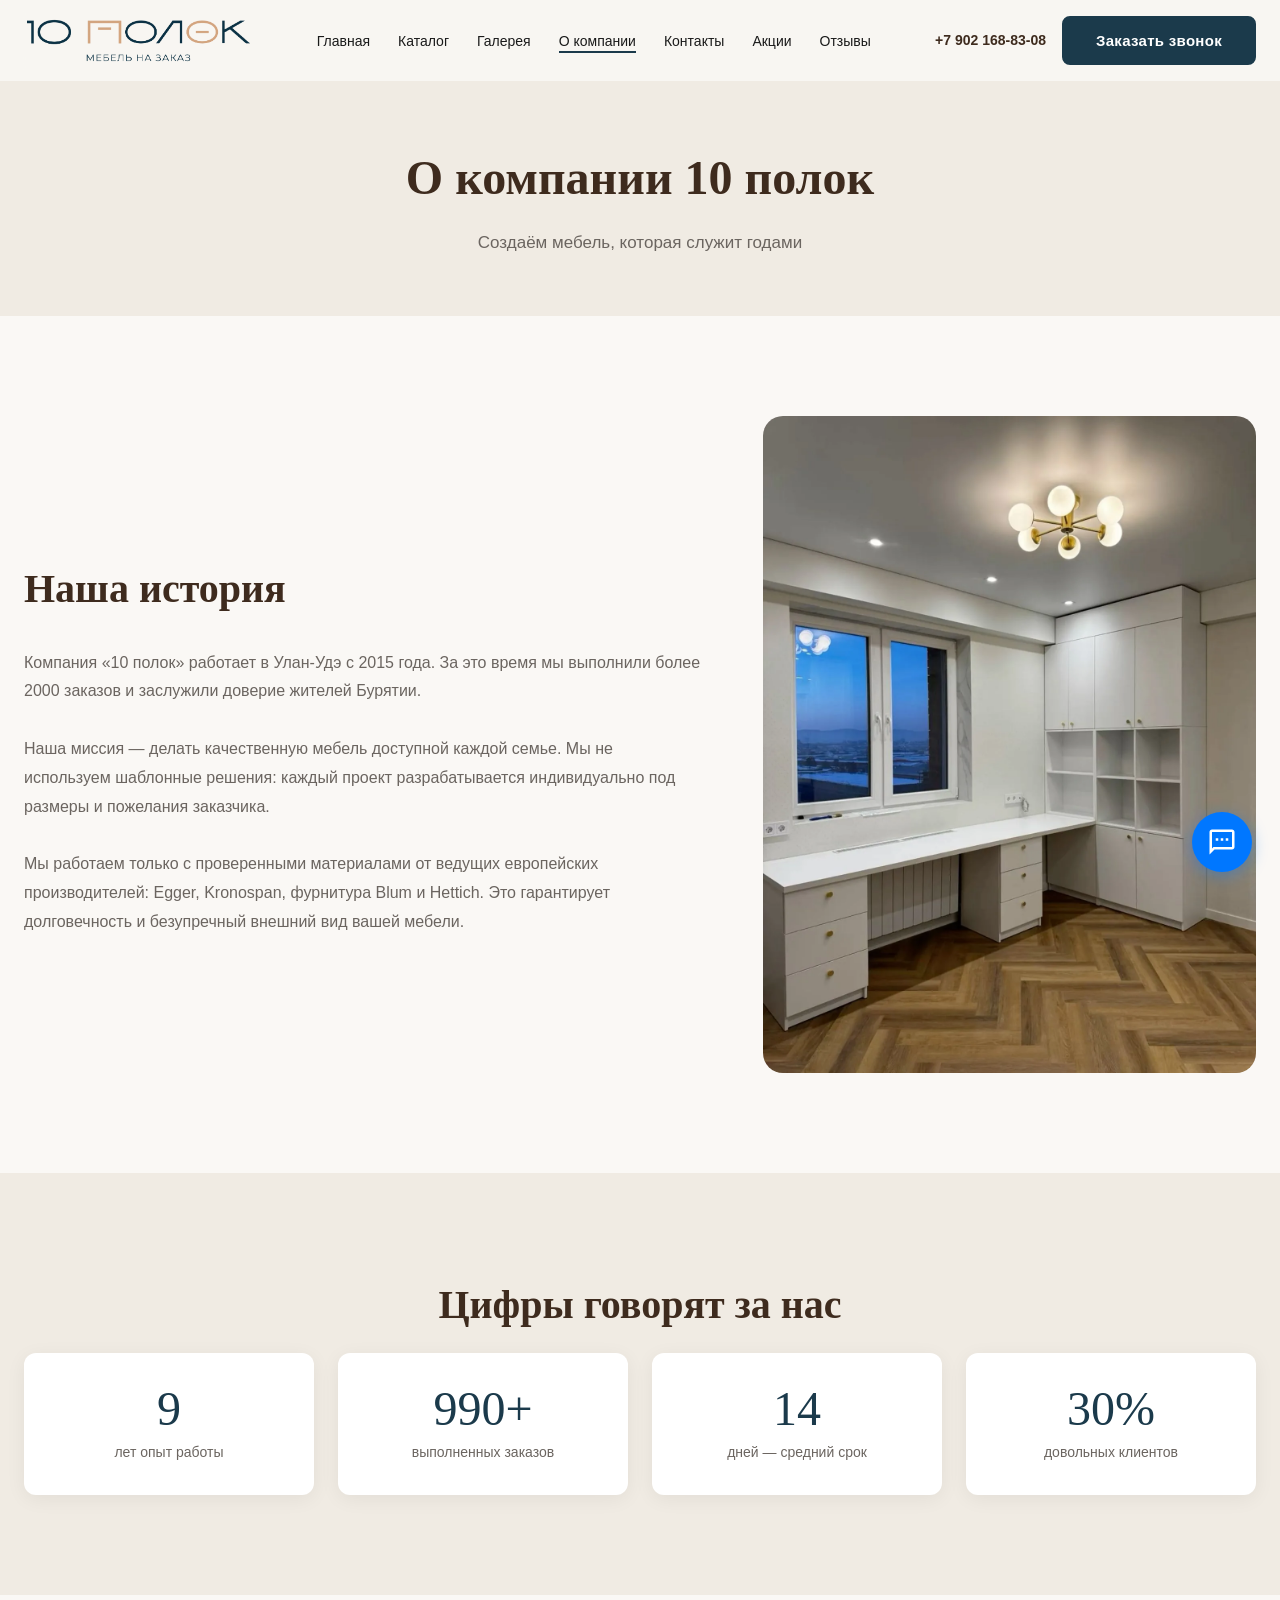
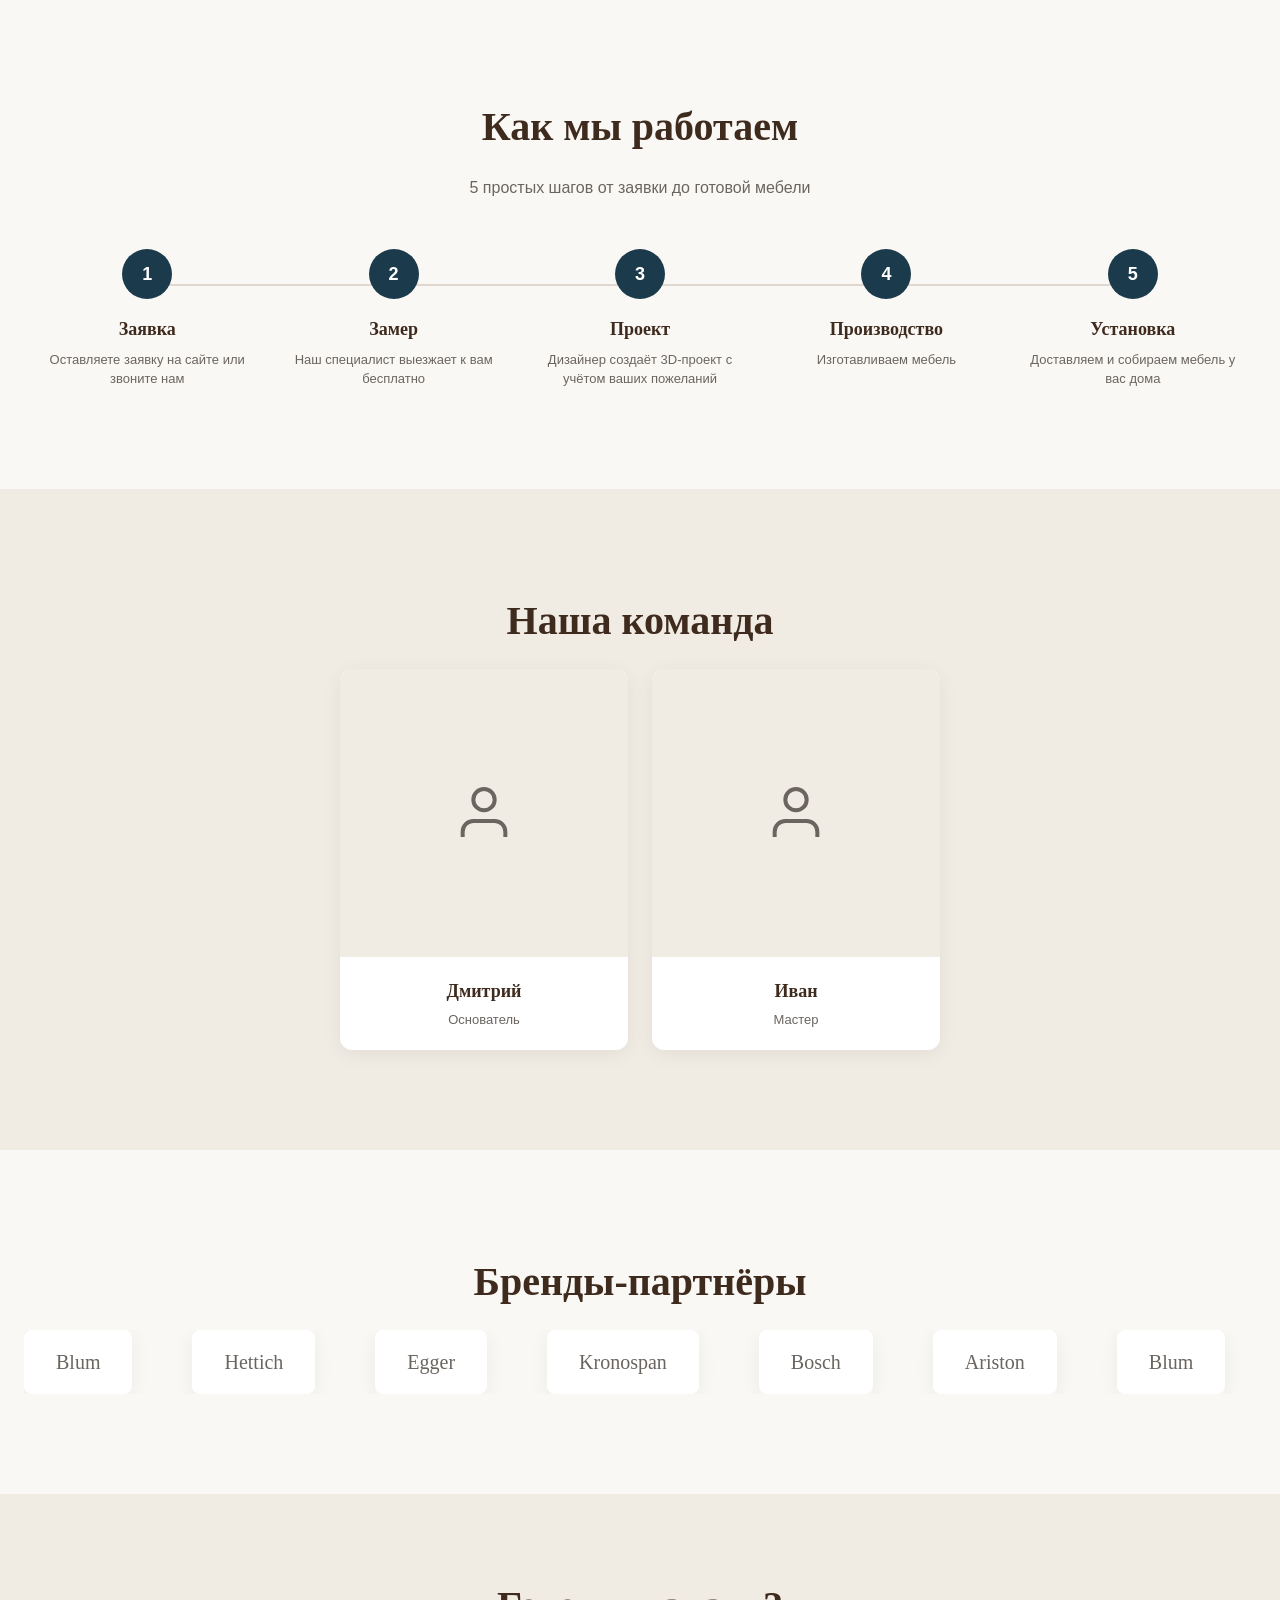
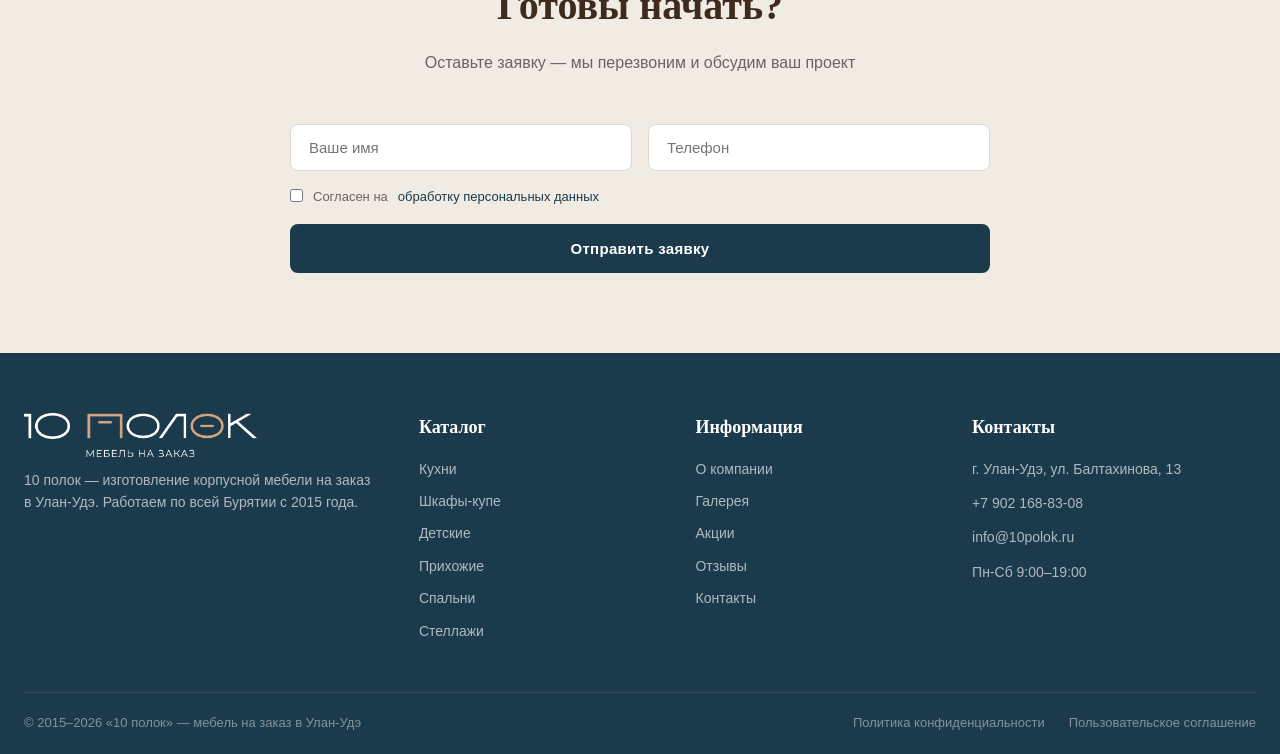
==== commit e5351b89: "color and CSP" ====
--- a/about.html
+++ b/about.html
@@ -19,6 +19,7 @@
   <meta name="twitter:description" content="Мебель на заказ в Улан-Удэ с 2015 года. 2000+ проектов, гарантия 1 год.">
   <meta http-equiv="X-Frame-Options" content="SAMEORIGIN">
   <meta http-equiv="X-Content-Type-Options" content="nosniff">
+  <meta http-equiv="Content-Security-Policy" content="default-src 'self'; style-src 'self' 'unsafe-inline' https://fonts.googleapis.com; font-src https://fonts.gstatic.com; frame-src https://yandex.ru; connect-src https://formsubmit.co; img-src 'self' data:;">
   <meta name="referrer" content="strict-origin-when-cross-origin">
   <link rel="preconnect" href="https://fonts.googleapis.com">
   <link rel="preconnect" href="https://fonts.gstatic.com" crossorigin>
--- a/css/style.css
+++ b/css/style.css
@@ -5,7 +5,7 @@
   --text-main: #1A1A1A;
   --text-secondary: #6B6560;
   --accent-wood: #3E2B1E;
-  --accent-terracotta: #2D6A4F;
+  --accent-terracotta: #1B3A4B;
   --accent-green: #5B7C5E;
   --border-color: #E0D8CE;
   --shadow: 0 4px 20px rgba(0,0,0,0.06);
@@ -79,10 +79,10 @@
 }
 
 .btn-primary:hover {
-  background: #245840;
-  border-color: #245840;
+  background: #142D3A;
+  border-color: #142D3A;
   transform: translateY(-2px);
-  box-shadow: 0 4px 16px rgba(45,106,79,0.3);
+  box-shadow: 0 4px 16px rgba(27,58,75,0.3);
 }
 
 .btn-outline {
@@ -339,6 +339,40 @@
   animation: goldPulse 0.8s ease 2s 1;
 }
 
+.hero-trust {
+  display: flex;
+  align-items: center;
+  gap: 24px;
+  margin-top: 40px;
+  opacity: 0;
+  animation: heroFadeUp 0.8s ease 0.9s forwards;
+}
+
+.hero-trust-item {
+  display: flex;
+  flex-direction: column;
+}
+
+.hero-trust-number {
+  font-family: var(--font-heading);
+  font-size: 28px;
+  font-weight: 700;
+  color: #1B3A4B;
+  line-height: 1;
+}
+
+.hero-trust-label {
+  font-size: 13px;
+  color: var(--text-secondary);
+  margin-top: 4px;
+}
+
+.hero-trust-divider {
+  width: 1px;
+  height: 36px;
+  background: var(--border-color);
+}
+
 .hero-image {
   flex: 1;
   opacity: 0;
@@ -1788,6 +1822,9 @@
   .products-grid { grid-template-columns: 1fr; }
   .stats-grid { grid-template-columns: 1fr 1fr; }
   .hero-buttons { flex-direction: column; align-items: center; }
+  .hero-trust { gap: 16px; justify-content: center; }
+  .hero-trust-number { font-size: 22px; }
+  .hero-trust-label { font-size: 12px; }
 
   .modal { padding: 28px 20px; }
   .slide { padding: 24px; min-height: 200px; }
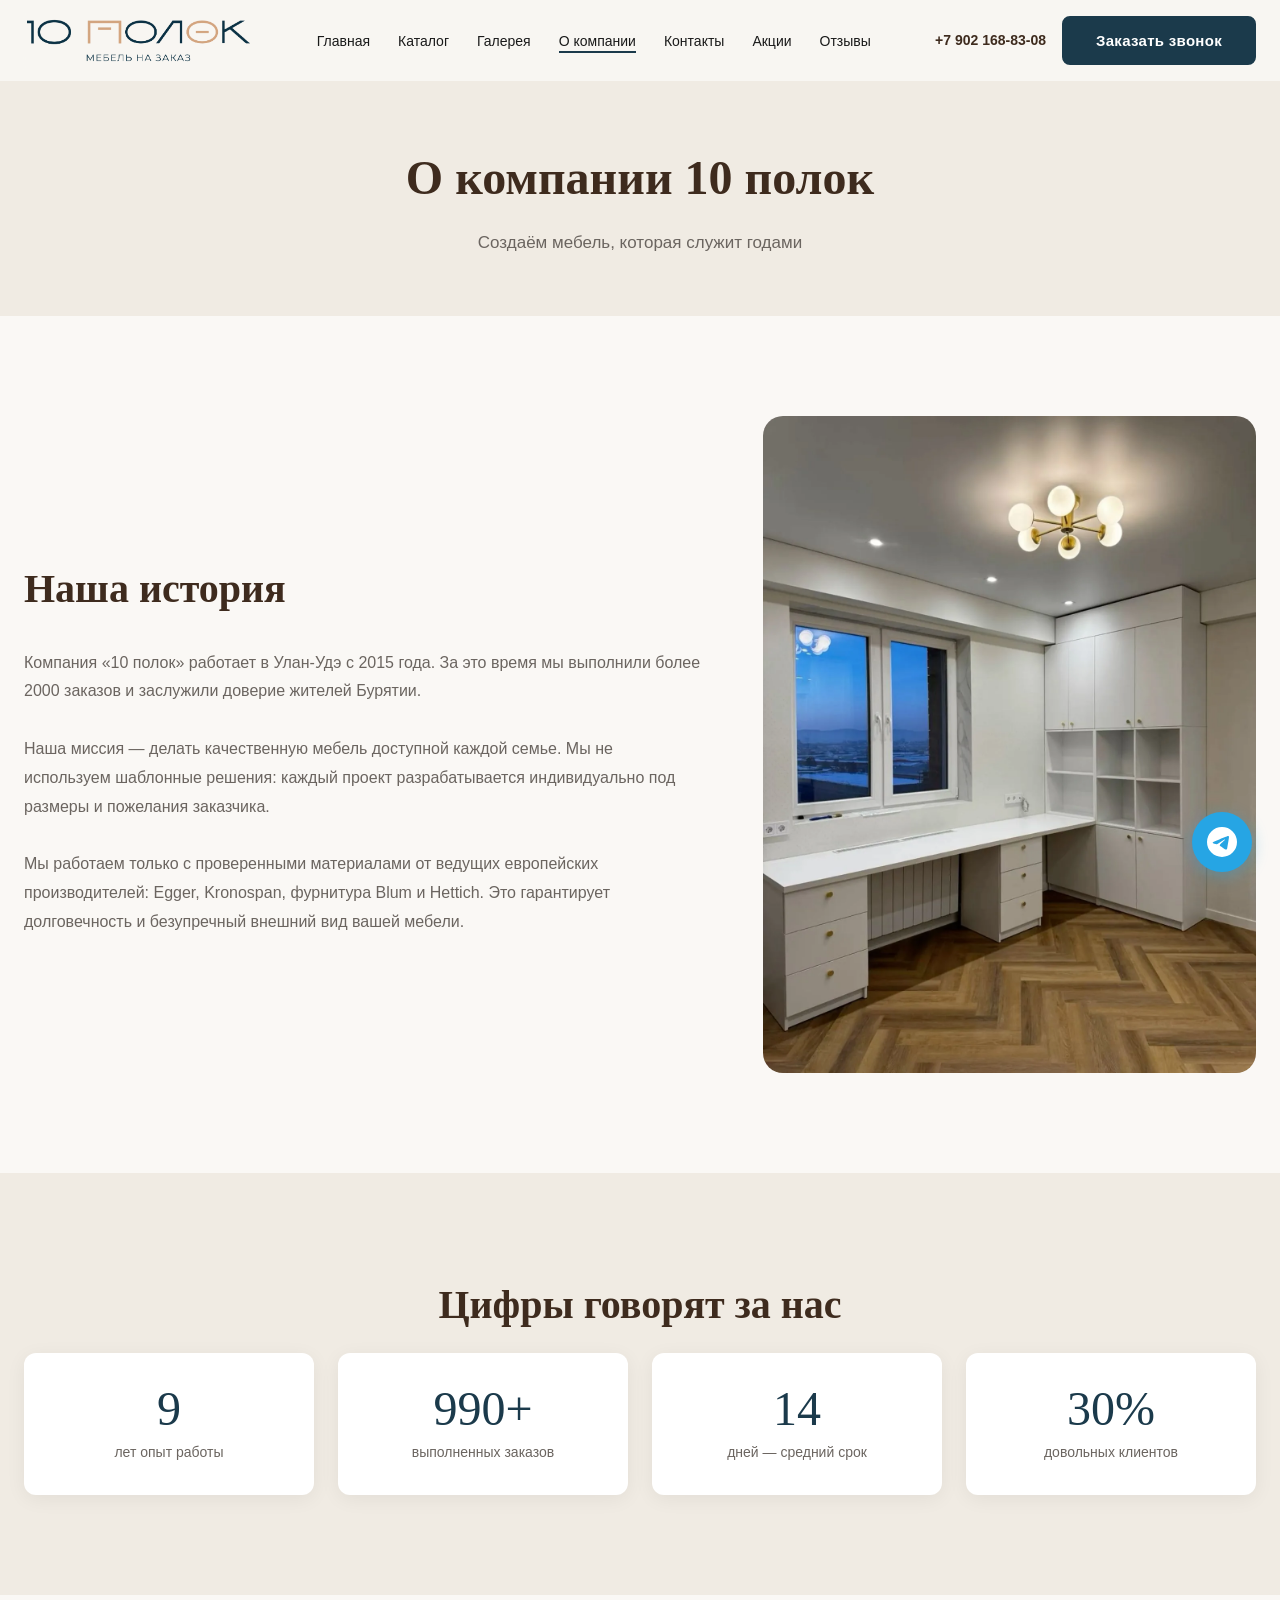
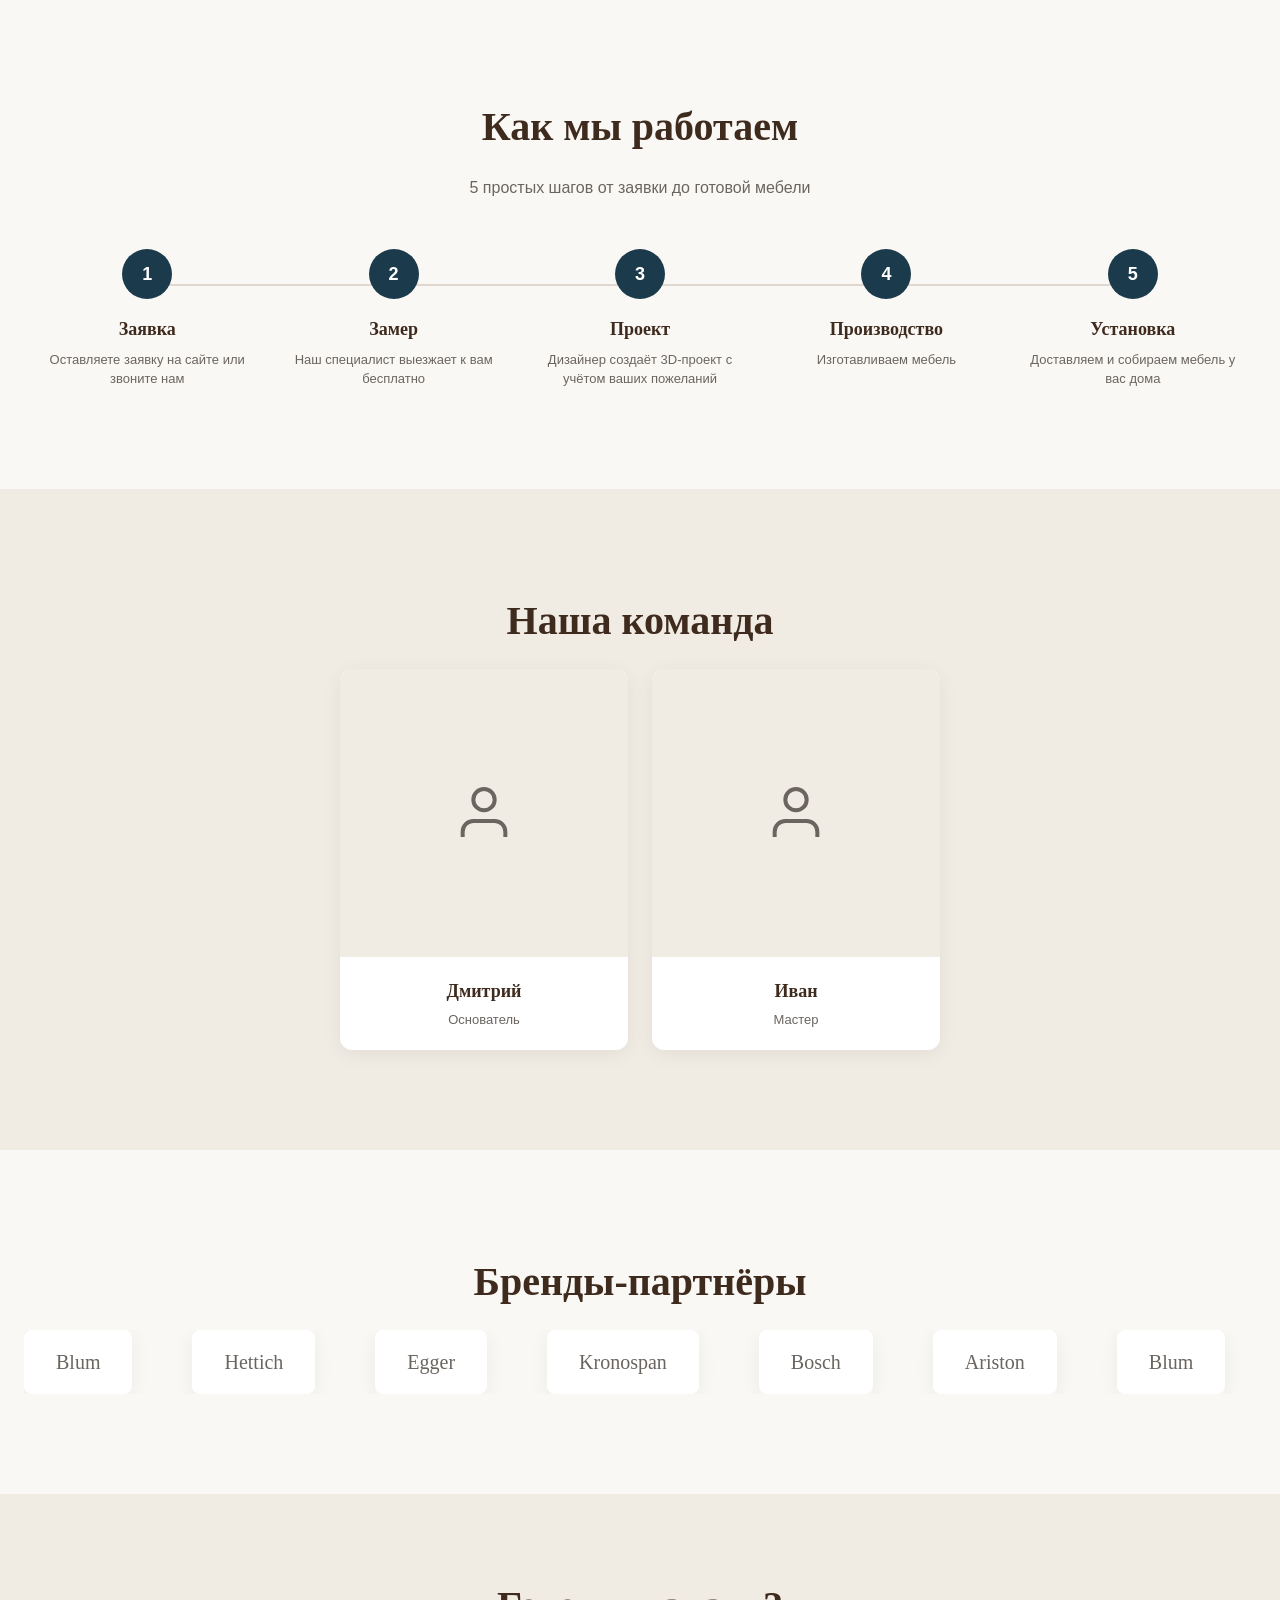
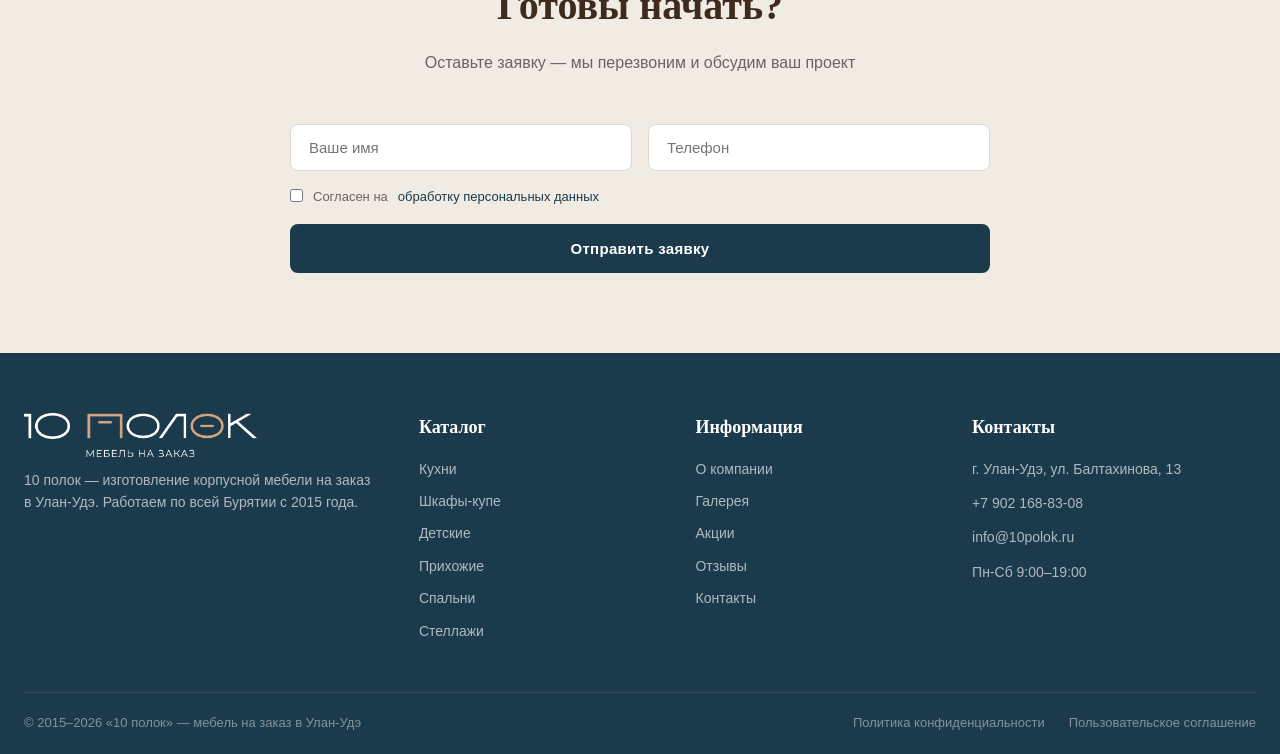
==== commit 7251715e: "delete max" ====
--- a/about.html
+++ b/about.html
@@ -259,8 +259,9 @@
     </div>
   </div>
 
-  <a href="https://max.im/phone/79021688308" class="max-btn" target="_blank" rel="noopener noreferrer" aria-label="Max">
-    <svg viewBox="0 0 24 24"><path d="M20 2H4c-1.1 0-2 .9-2 2v18l4-4h14c1.1 0 2-.9 2-2V4c0-1.1-.9-2-2-2zm0 14H5.17L4 17.17V4h16v12zM7 9h2v2H7zm4 0h2v2h-2zm4 0h2v2h-2z"/></svg>
+  <!-- TELEGRAM -->
+  <a href="https://t.me/+79021688308" class="tg-btn" target="_blank" rel="noopener noreferrer" aria-label="Telegram">
+    <svg viewBox="0 0 24 24"><path d="M11.944 0A12 12 0 0 0 0 12a12 12 0 0 0 12 12 12 12 0 0 0 12-12A12 12 0 0 0 12 0a12 12 0 0 0-.056 0zm4.962 7.224c.1-.002.321.023.465.14a.506.506 0 0 1 .171.325c.016.093.036.306.02.472-.18 1.898-.962 6.502-1.36 8.627-.168.9-.499 1.201-.82 1.23-.696.065-1.225-.46-1.9-.902-1.056-.693-1.653-1.124-2.678-1.8-1.185-.78-.417-1.21.258-1.91.177-.184 3.247-2.977 3.307-3.23.007-.032.014-.15-.056-.212s-.174-.041-.249-.024c-.106.024-1.793 1.14-5.061 3.345-.479.33-.913.492-1.302.48-.428-.013-1.252-.242-1.865-.44-.751-.245-1.349-.374-1.297-.789.027-.216.325-.437.893-.663 3.498-1.524 5.83-2.529 6.998-3.014 3.332-1.386 4.025-1.627 4.476-1.635z"/></svg>
   </a>
 
   <script src="js/main.js"></script>
--- a/css/style.css
+++ b/css/style.css
@@ -1075,28 +1075,28 @@
 }
 
 /* ===== WHATSAPP BUTTON ===== */
-.max-btn {
+.tg-btn {
   position: fixed;
   bottom: 28px;
   right: 28px;
   width: 60px;
   height: 60px;
-  background: #0077FF;
+  background: #26A5E4;
   border-radius: 50%;
   display: flex;
   align-items: center;
   justify-content: center;
   z-index: 900;
-  box-shadow: 0 4px 16px rgba(0,119,255,0.4);
+  box-shadow: 0 4px 16px rgba(38,165,228,0.4);
   animation: pulse 2s infinite;
   transition: transform var(--transition);
 }
 
-.max-btn:hover {
+.tg-btn:hover {
   transform: scale(1.1);
 }
 
-.max-btn svg {
+.tg-btn svg {
   width: 30px;
   height: 30px;
   fill: #fff;
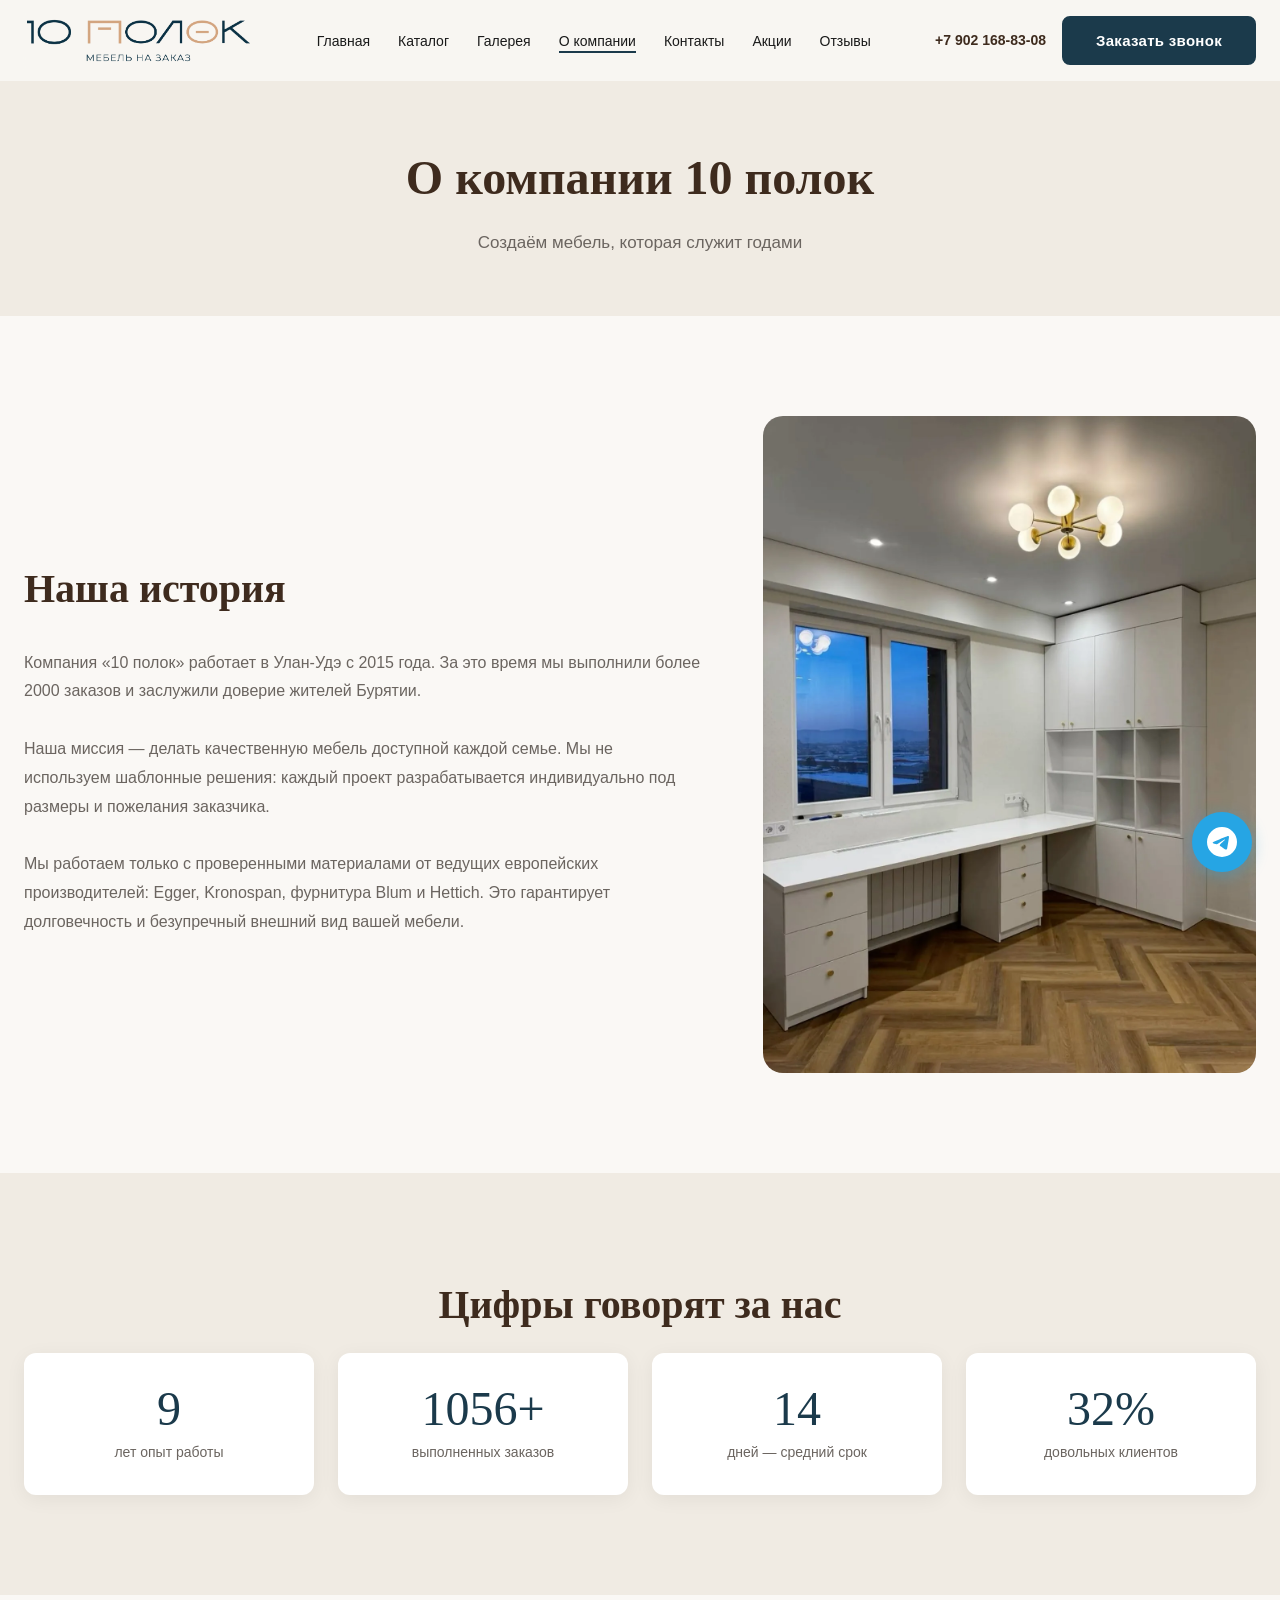
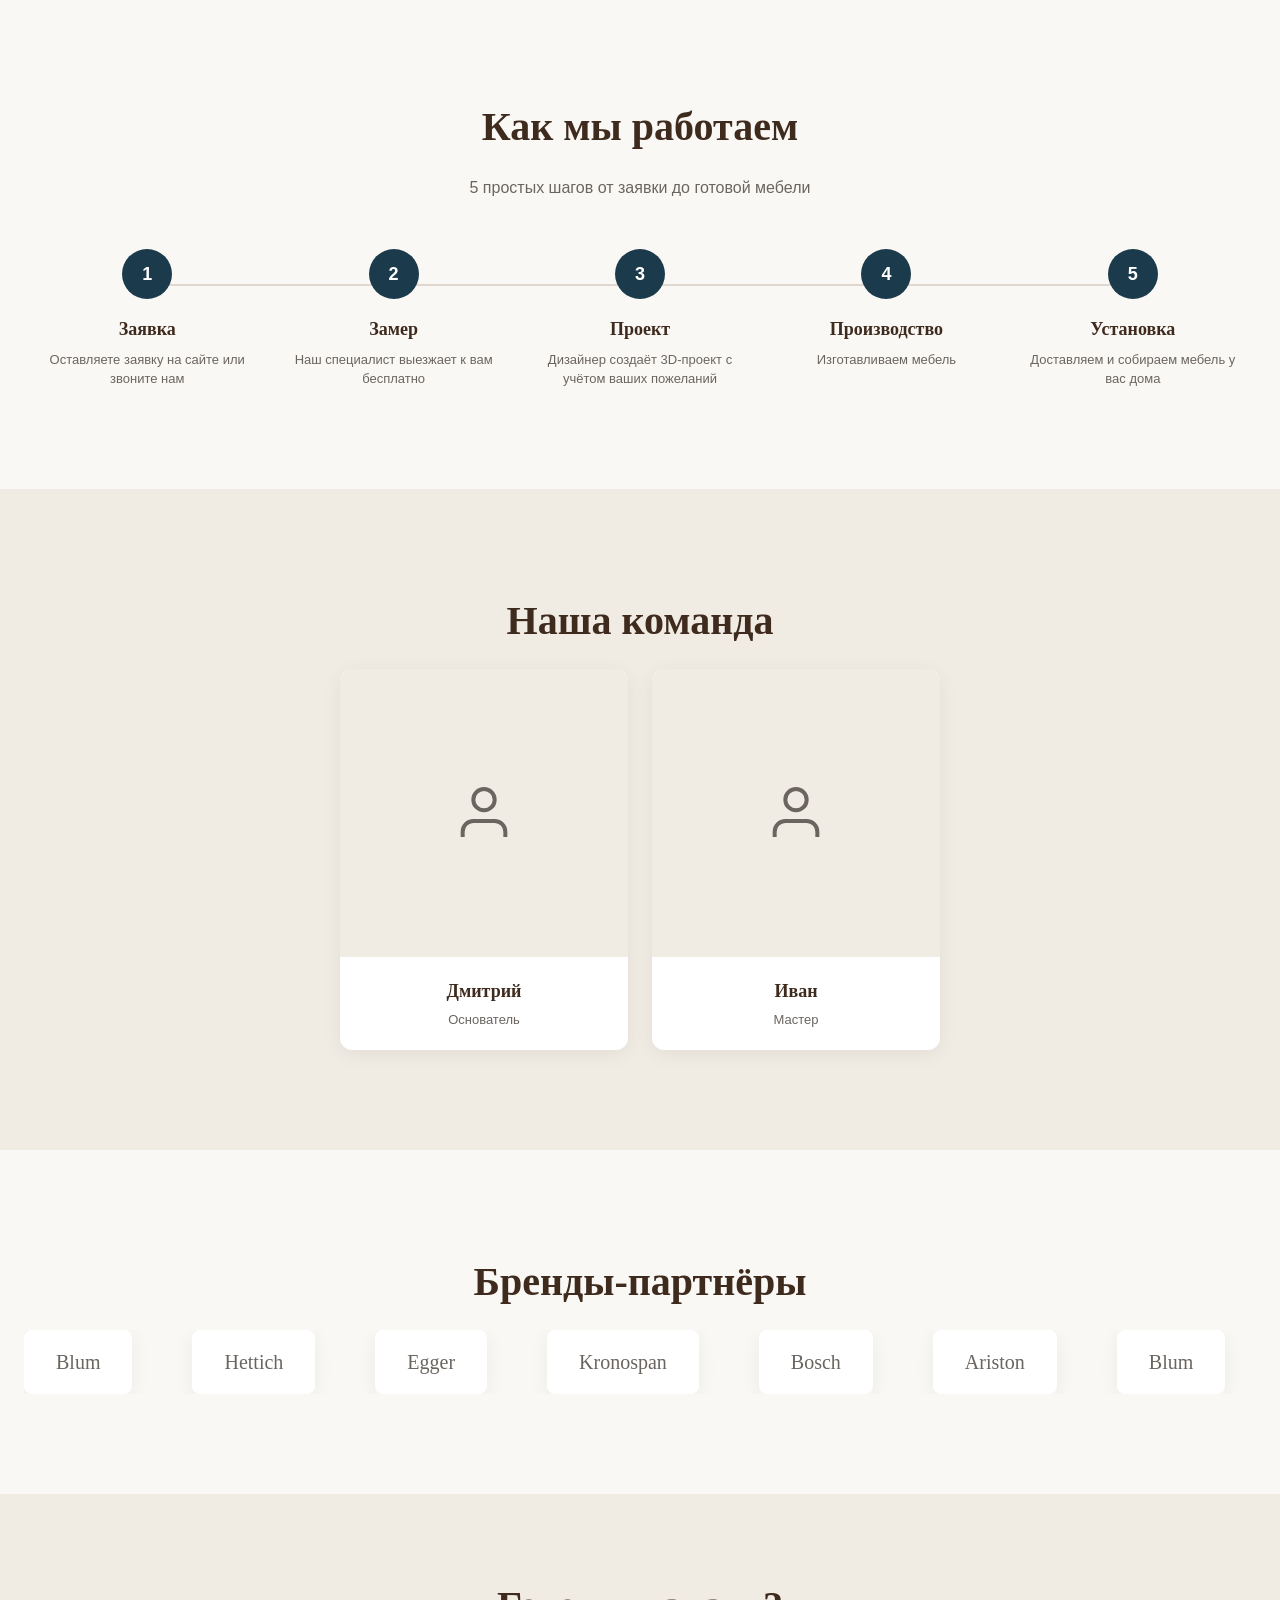
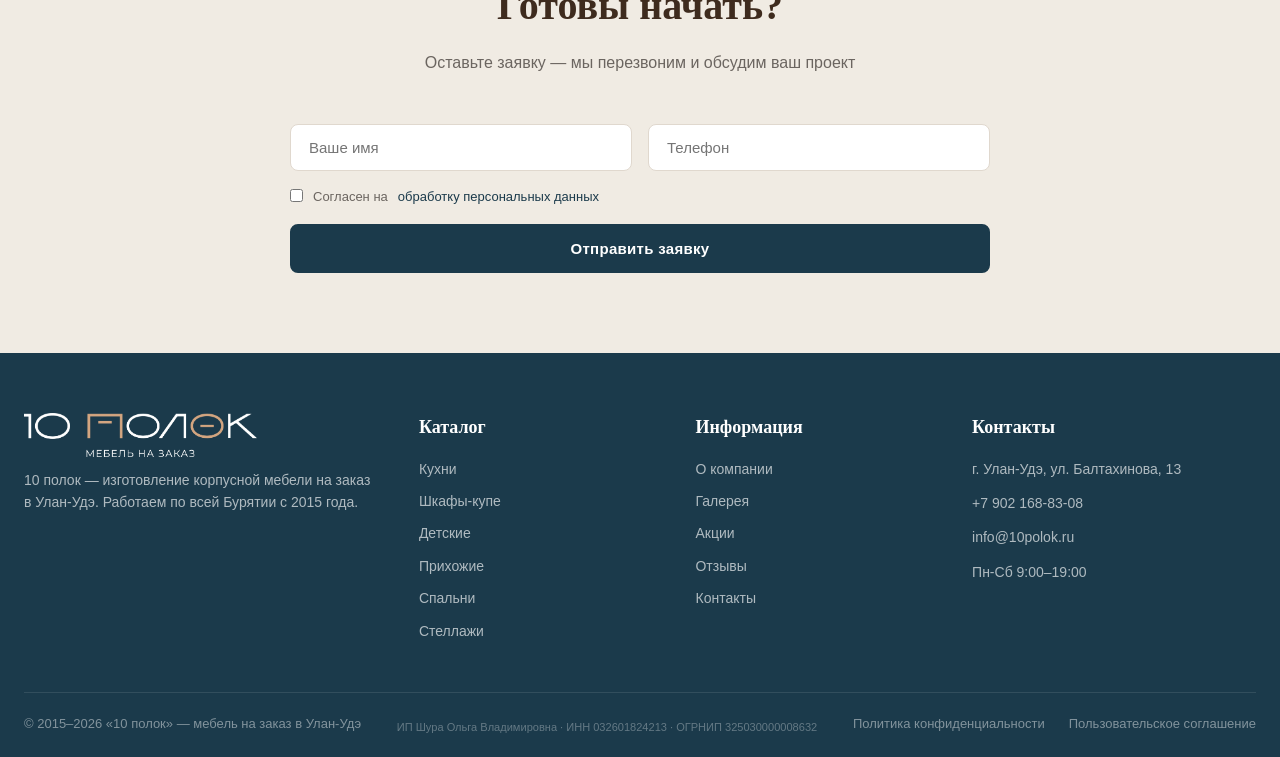
==== commit 3135b7a1: "ип шура" ====
--- a/about.html
+++ b/about.html
@@ -237,6 +237,7 @@
       </div>
       <div class="footer-bottom">
         <span>&copy; 2015–2026 &laquo;10 полок&raquo; — мебель на заказ в Улан-Удэ</span>
+        <span style="display:block;font-size:0.85em;opacity:0.7;margin-top:6px;">ИП Шура Ольга Владимировна &middot; ИНН 032601824213 &middot; ОГРНИП 325030000008632</span>
         <div class="footer-bottom-links">
           <a href="privacy.html">Политика конфиденциальности</a><a href="terms.html">Пользовательское соглашение</a>
         </div>
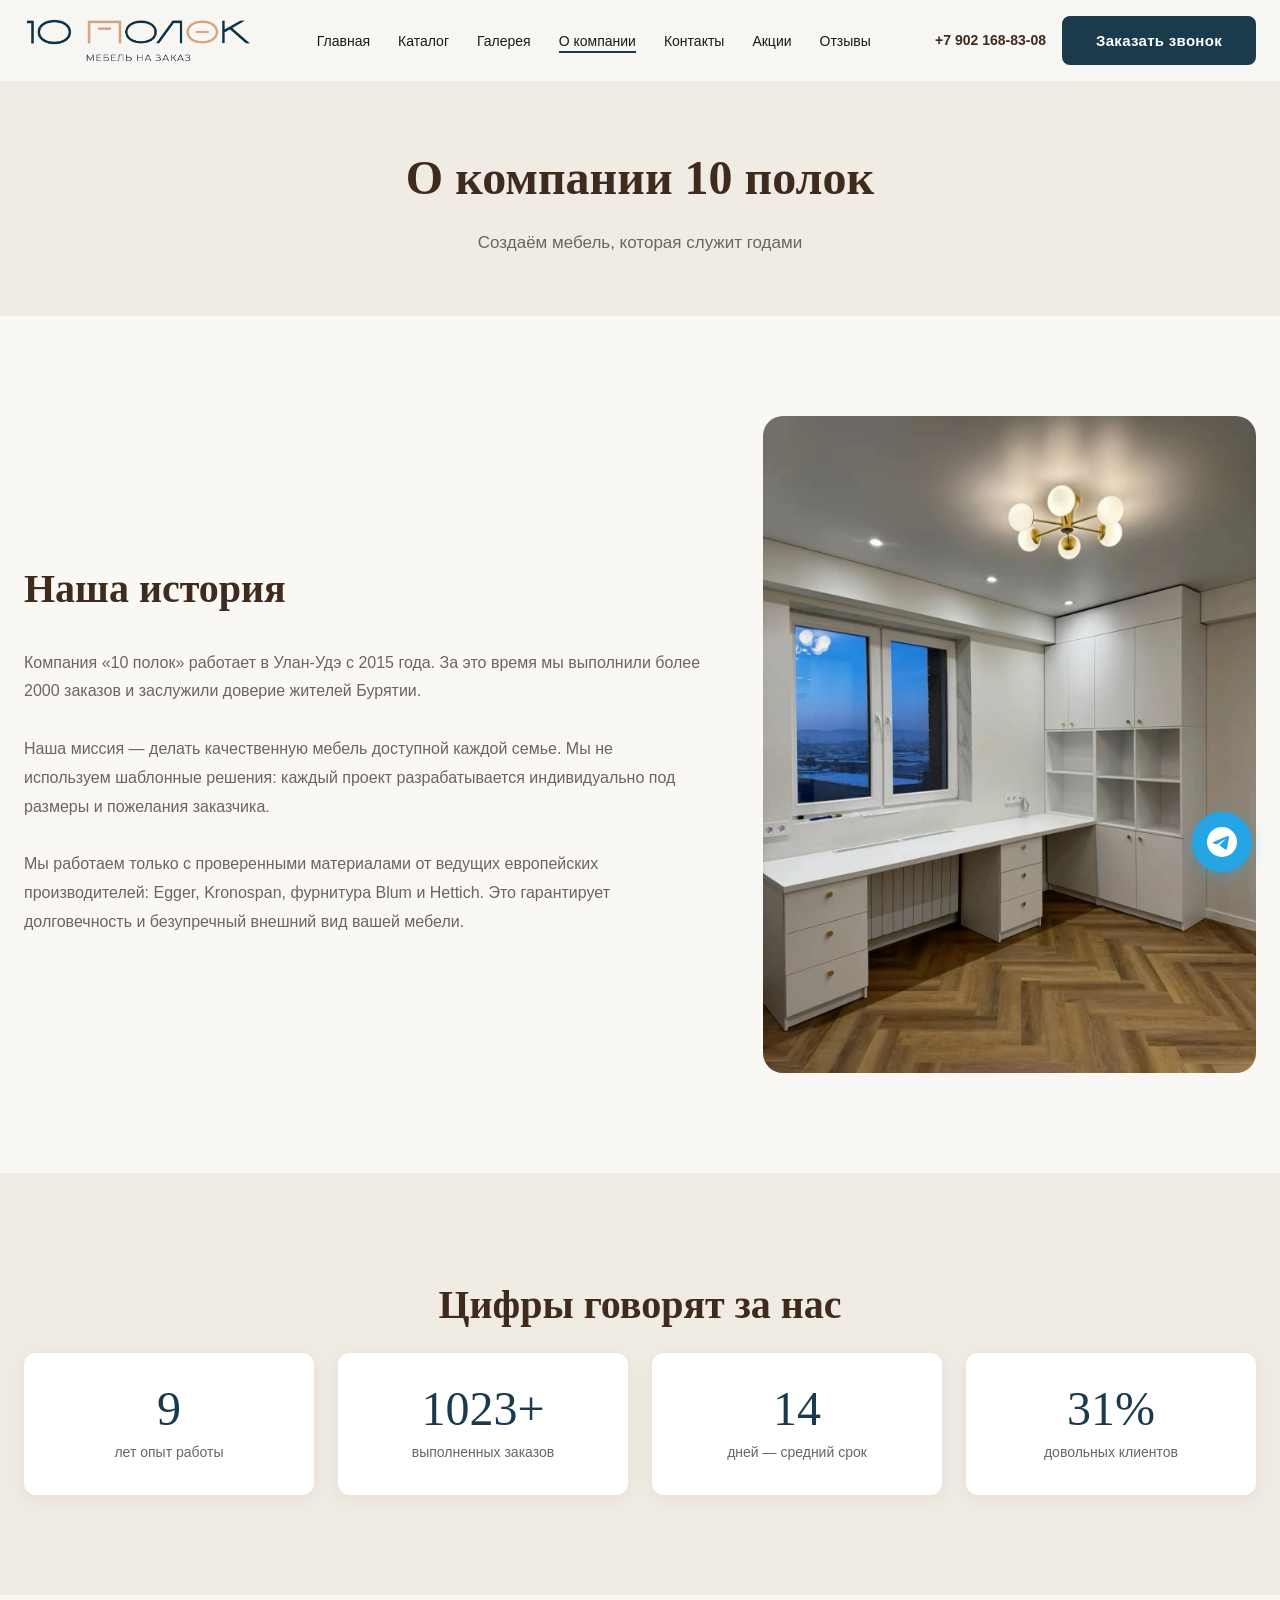
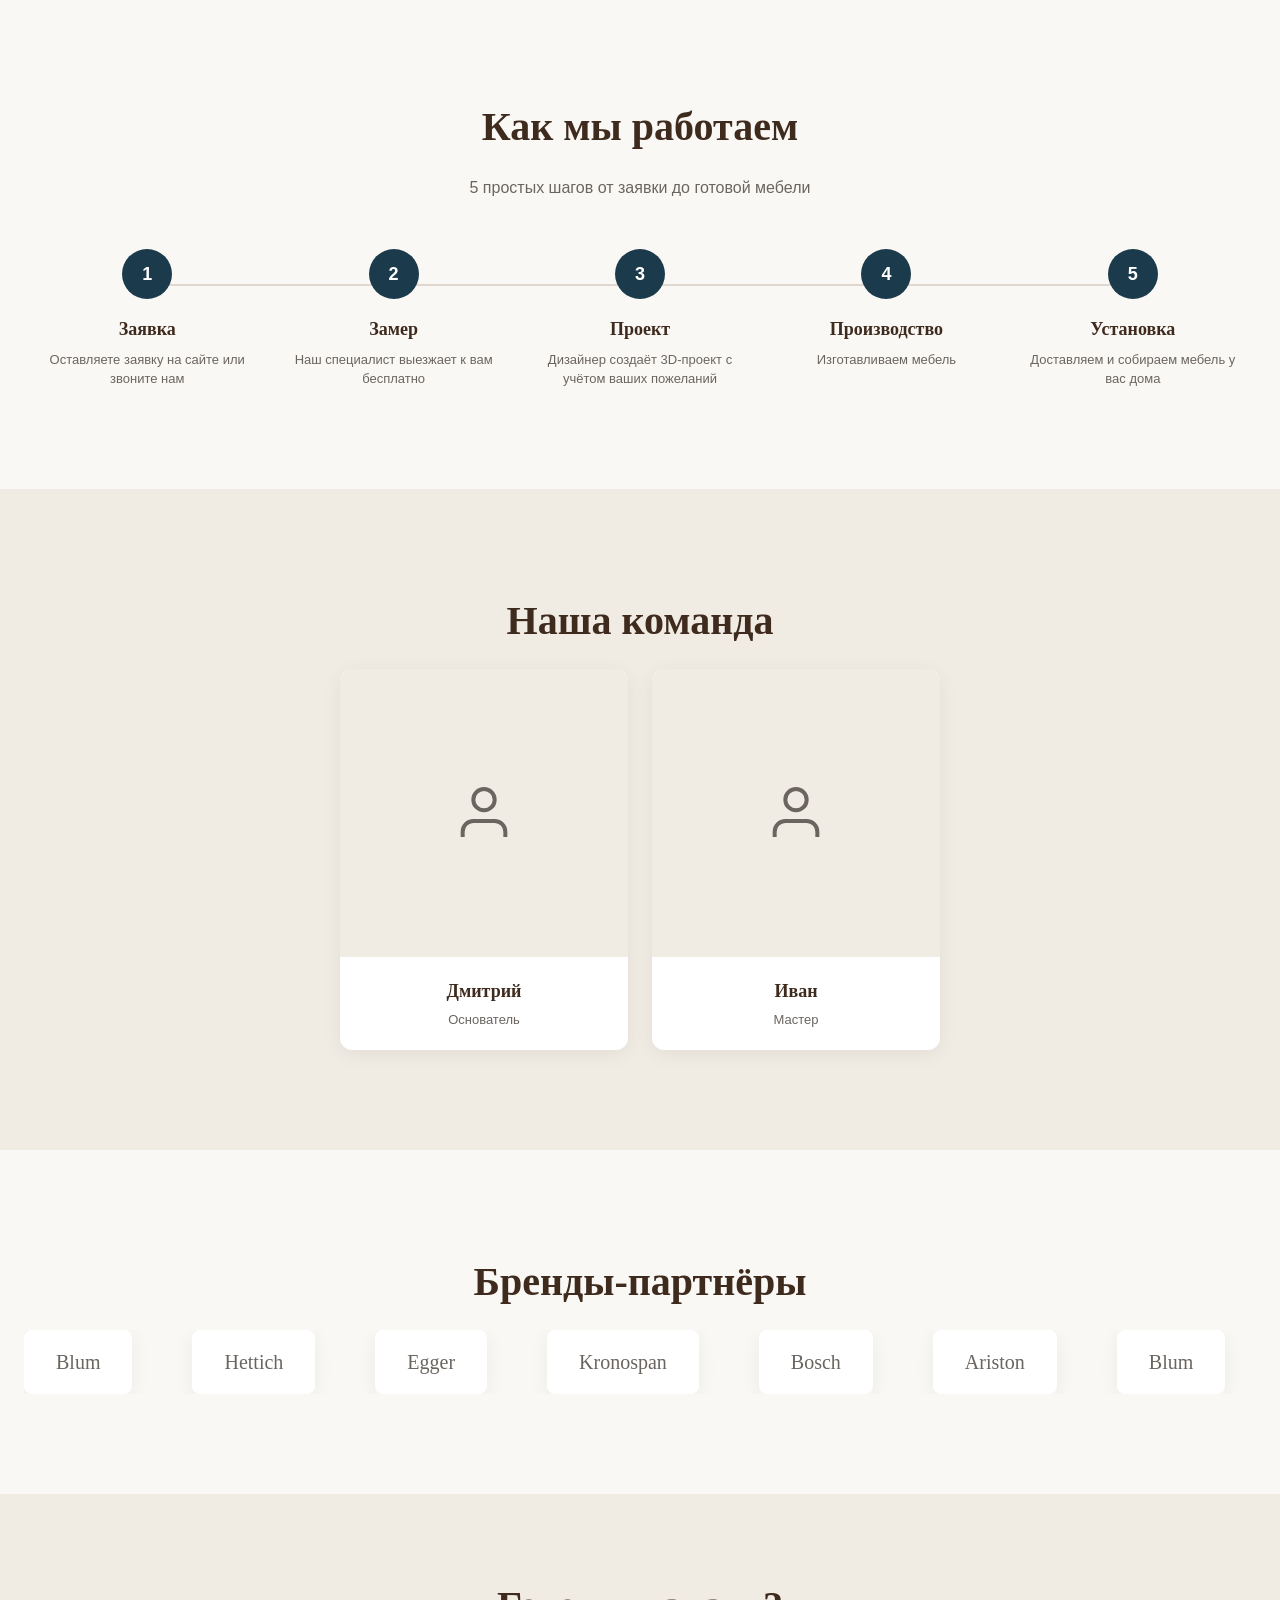
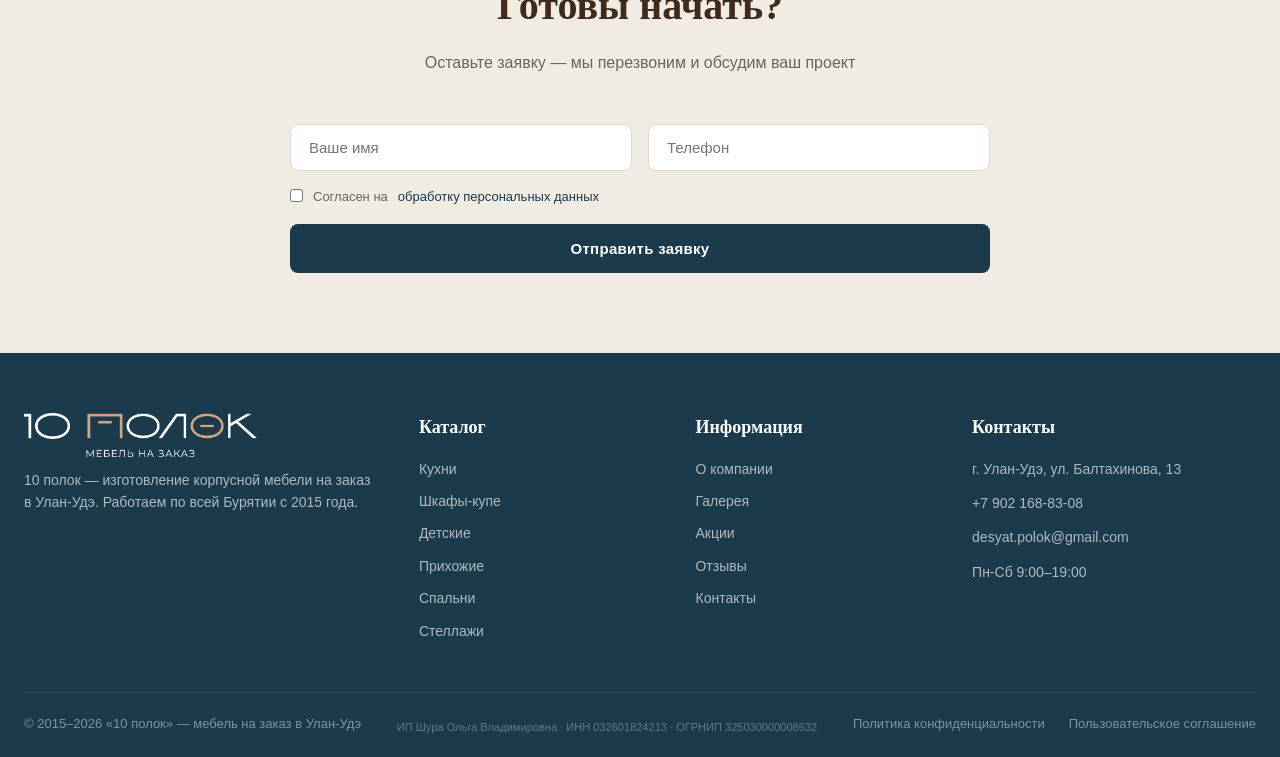
==== commit 1720314d: "mail edit" ====
--- a/about.html
+++ b/about.html
@@ -231,7 +231,7 @@
         <div><h4>Контакты</h4>
           <div class="footer-contact-item">г. Улан-Удэ, ул. Балтахинова, 13</div>
           <div class="footer-contact-item"><a href="tel:+79021688308">+7 902 168-83-08</a></div>
-          <div class="footer-contact-item">info@10polok.ru</div>
+          <div class="footer-contact-item">desyat.polok@gmail.com</div>
           <div class="footer-contact-item">Пн-Сб 9:00–19:00</div>
         </div>
       </div>
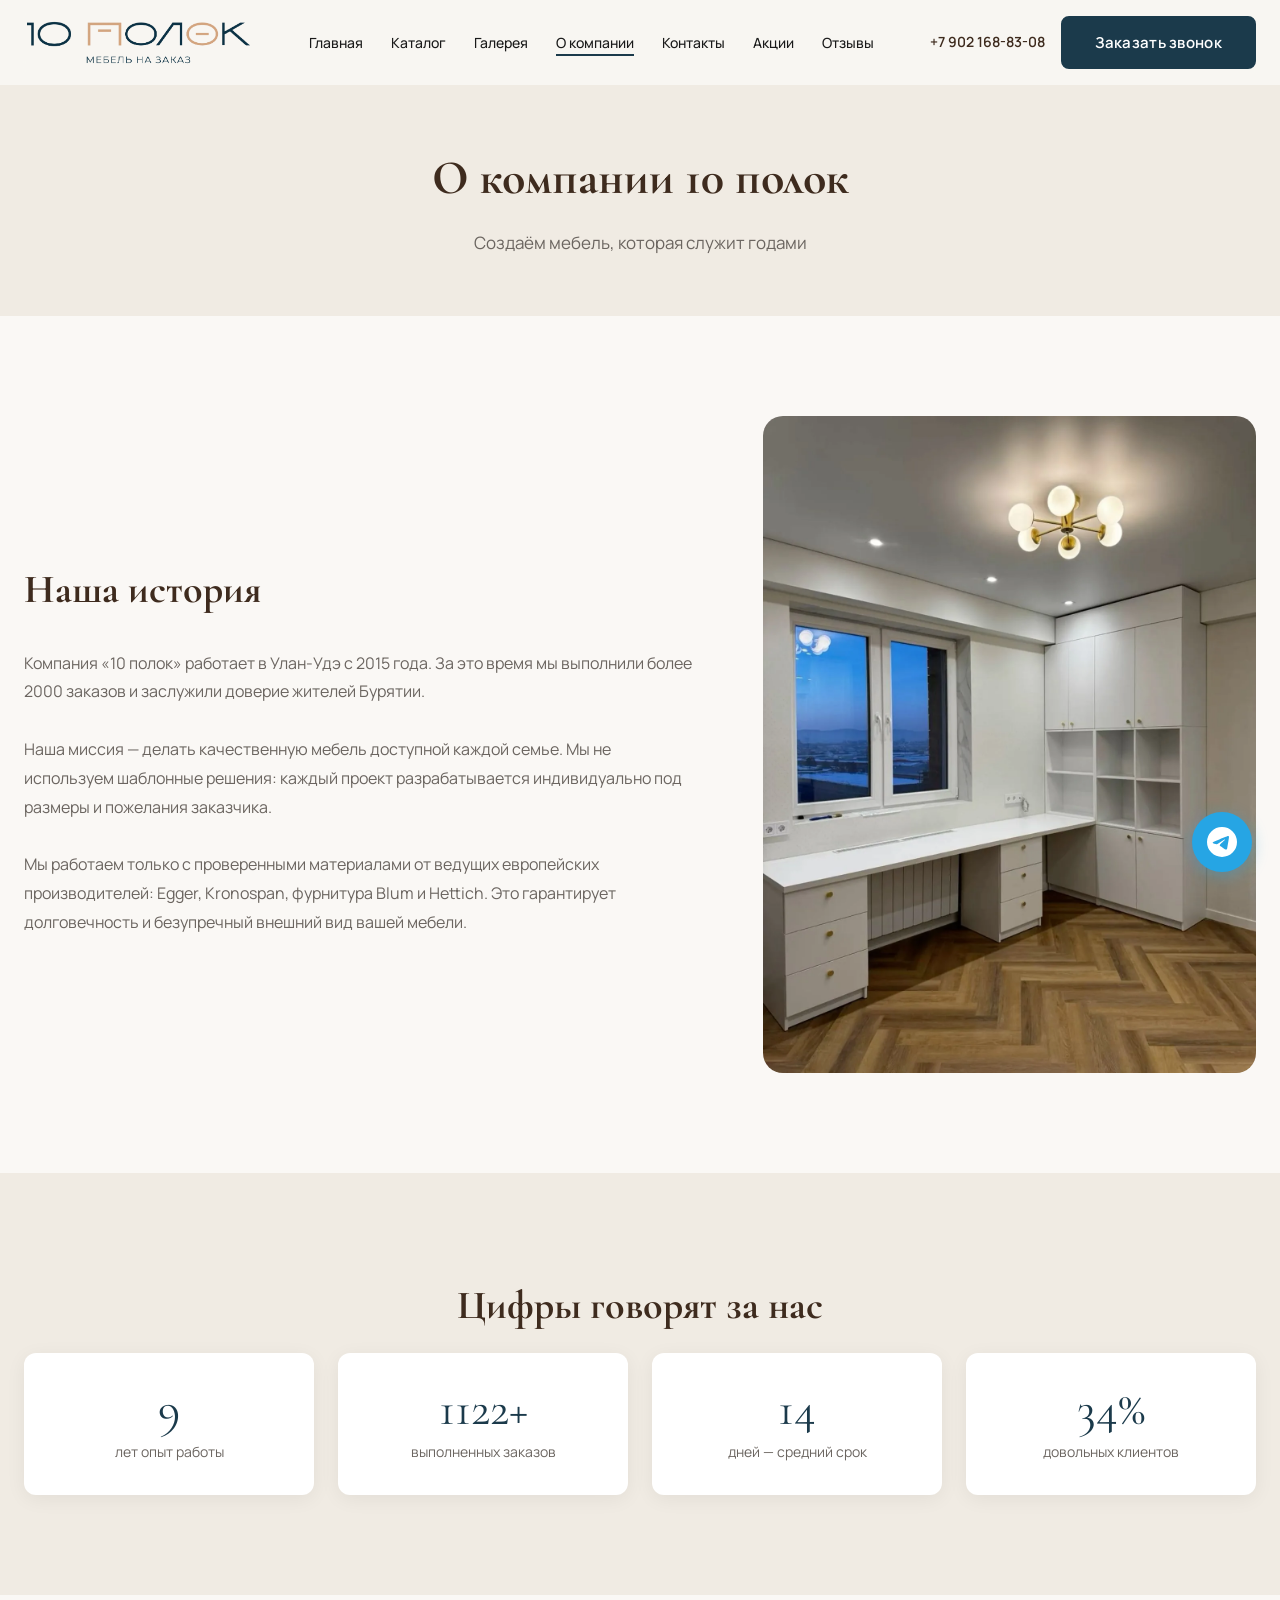
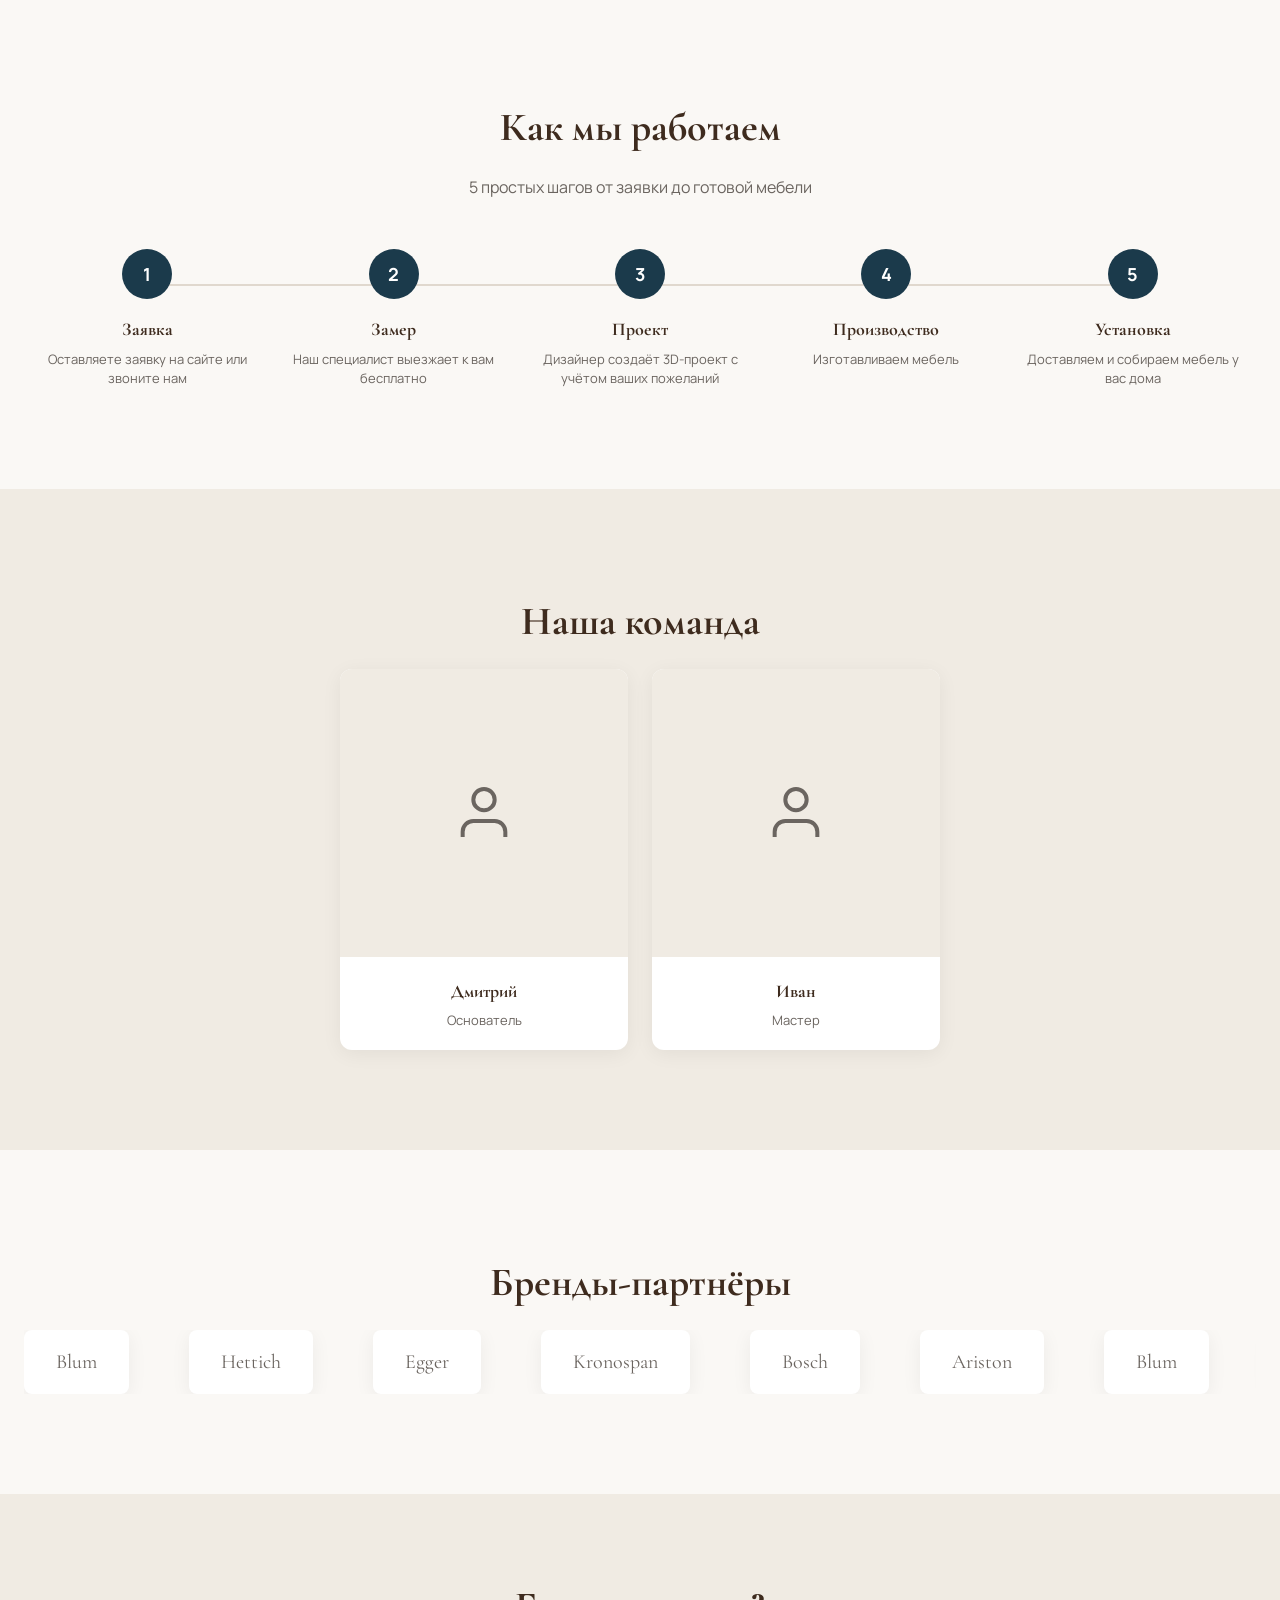
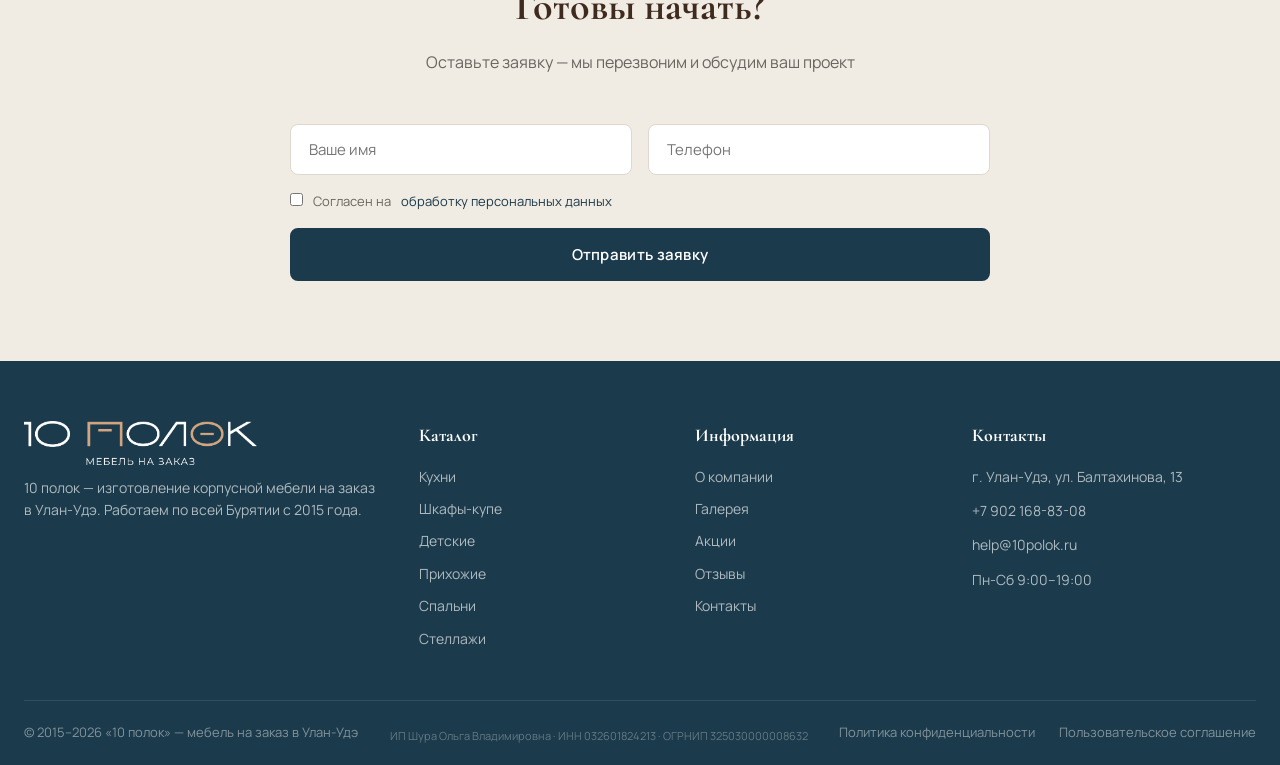
==== commit 60da650b: "xz" ====
--- a/about.html
+++ b/about.html
@@ -3,27 +3,26 @@
 <head>
   <meta charset="UTF-8">
   <meta name="viewport" content="width=device-width, initial-scale=1.0">
+  <link rel="icon" type="image/svg+xml" href="image/favicon.svg">
+  <link rel="icon" type="image/png" href="image/logo-color.png">
   <title>О компании — 10 полок | Улан-Удэ</title>
   <meta name="description" content="Компания «10 полок» — изготовление корпусной мебели на заказ в Улан-Удэ с 2015 года. 2000+ выполненных проектов, 98% довольных клиентов.">
   <meta name="keywords" content="10 полок, мебель на заказ Улан-Удэ, о компании, корпусная мебель Бурятия">
-  <link rel="canonical" href="https://10polok.ru/about.html">
+  <link rel="canonical" href="https://www.10polok.ru/about.html">
   <meta property="og:type" content="website">
   <meta property="og:title" content="О компании — 10 полок | Улан-Удэ">
   <meta property="og:description" content="Компания «10 полок» — изготовление корпусной мебели на заказ в Улан-Удэ с 2015 года. 2000+ выполненных проектов.">
-  <meta property="og:url" content="https://10polok.ru/about.html">
+  <meta property="og:url" content="https://www.10polok.ru/about.html">
   <meta property="og:site_name" content="10 полок">
   <meta property="og:locale" content="ru_RU">
-  <meta property="og:image" content="https://10polok.ru/image/logo-color.png">
+  <meta property="og:image" content="https://www.10polok.ru/image/logo-color.png">
   <meta name="twitter:card" content="summary">
   <meta name="twitter:title" content="О компании — 10 полок | Улан-Удэ">
   <meta name="twitter:description" content="Мебель на заказ в Улан-Удэ с 2015 года. 2000+ проектов, гарантия 1 год.">
   <meta http-equiv="X-Frame-Options" content="SAMEORIGIN">
   <meta http-equiv="X-Content-Type-Options" content="nosniff">
-  <meta http-equiv="Content-Security-Policy" content="default-src 'self'; style-src 'self' 'unsafe-inline' https://fonts.googleapis.com; font-src https://fonts.gstatic.com; frame-src https://yandex.ru; connect-src https://formsubmit.co; img-src 'self' data:;">
+  <meta http-equiv="Content-Security-Policy" content="default-src 'self'; style-src 'self' 'unsafe-inline'; font-src 'self'; frame-src https://yandex.ru; connect-src 'self'; img-src 'self' data:; form-action 'self'; base-uri 'self';">
   <meta name="referrer" content="strict-origin-when-cross-origin">
-  <link rel="preconnect" href="https://fonts.googleapis.com">
-  <link rel="preconnect" href="https://fonts.gstatic.com" crossorigin>
-  <link href="https://fonts.googleapis.com/css2?family=Cormorant+Garamond:wght@400;500;600;700&family=Manrope:wght@400;500;600;700&display=swap" rel="stylesheet">
   <link rel="stylesheet" href="css/style.css">
 </head>
 <body>
@@ -231,7 +230,7 @@
         <div><h4>Контакты</h4>
           <div class="footer-contact-item">г. Улан-Удэ, ул. Балтахинова, 13</div>
           <div class="footer-contact-item"><a href="tel:+79021688308">+7 902 168-83-08</a></div>
-          <div class="footer-contact-item">desyat.polok@gmail.com</div>
+          <div class="footer-contact-item">help@10polok.ru</div>
           <div class="footer-contact-item">Пн-Сб 9:00–19:00</div>
         </div>
       </div>
--- a/css/style.css
+++ b/css/style.css
@@ -1,3 +1,71 @@
+/* ===== FONTS (self-hosted) ===== */
+/* Cormorant Garamond */
+@font-face {
+  font-family: 'Cormorant Garamond';
+  font-style: normal;
+  font-weight: 400 700;
+  font-display: swap;
+  src: url('../fonts/cormorant-cyrillic.woff2') format('woff2');
+  unicode-range: U+0301, U+0400-045F, U+0490-0491, U+04B0-04B1, U+2116;
+}
+@font-face {
+  font-family: 'Cormorant Garamond';
+  font-style: normal;
+  font-weight: 400 700;
+  font-display: swap;
+  src: url('../fonts/cormorant-cyrillic-ext.woff2') format('woff2');
+  unicode-range: U+0460-052F, U+1C80-1C8A, U+20B4, U+2DE0-2DFF, U+A640-A69F, U+FE2E-FE2F;
+}
+@font-face {
+  font-family: 'Cormorant Garamond';
+  font-style: normal;
+  font-weight: 400 700;
+  font-display: swap;
+  src: url('../fonts/cormorant-latin.woff2') format('woff2');
+  unicode-range: U+0000-00FF, U+0131, U+0152-0153, U+02BB-02BC, U+02C6, U+02DA, U+02DC, U+0304, U+0308, U+0329, U+2000-206F, U+20AC, U+2122, U+2191, U+2193, U+2212, U+2215, U+FEFF, U+FFFD;
+}
+@font-face {
+  font-family: 'Cormorant Garamond';
+  font-style: normal;
+  font-weight: 400 700;
+  font-display: swap;
+  src: url('../fonts/cormorant-latin-ext.woff2') format('woff2');
+  unicode-range: U+0100-02BA, U+02BD-02C5, U+02C7-02CC, U+02CE-02D7, U+02DD-02FF, U+0304, U+0308, U+0329, U+1D00-1DBF, U+1E00-1E9F, U+1EF2-1EFF, U+2020, U+20A0-20AB, U+20AD-20C0, U+2113, U+2C60-2C7F, U+A720-A7FF;
+}
+/* Manrope */
+@font-face {
+  font-family: 'Manrope';
+  font-style: normal;
+  font-weight: 400 700;
+  font-display: swap;
+  src: url('../fonts/manrope-cyrillic.woff2') format('woff2');
+  unicode-range: U+0301, U+0400-045F, U+0490-0491, U+04B0-04B1, U+2116;
+}
+@font-face {
+  font-family: 'Manrope';
+  font-style: normal;
+  font-weight: 400 700;
+  font-display: swap;
+  src: url('../fonts/manrope-cyrillic-ext.woff2') format('woff2');
+  unicode-range: U+0460-052F, U+1C80-1C8A, U+20B4, U+2DE0-2DFF, U+A640-A69F, U+FE2E-FE2F;
+}
+@font-face {
+  font-family: 'Manrope';
+  font-style: normal;
+  font-weight: 400 700;
+  font-display: swap;
+  src: url('../fonts/manrope-latin.woff2') format('woff2');
+  unicode-range: U+0000-00FF, U+0131, U+0152-0153, U+02BB-02BC, U+02C6, U+02DA, U+02DC, U+0304, U+0308, U+0329, U+2000-206F, U+20AC, U+2122, U+2191, U+2193, U+2212, U+2215, U+FEFF, U+FFFD;
+}
+@font-face {
+  font-family: 'Manrope';
+  font-style: normal;
+  font-weight: 400 700;
+  font-display: swap;
+  src: url('../fonts/manrope-latin-ext.woff2') format('woff2');
+  unicode-range: U+0100-02BA, U+02BD-02C5, U+02C7-02CC, U+02CE-02D7, U+02DD-02FF, U+0304, U+0308, U+0329, U+1D00-1DBF, U+1E00-1E9F, U+1EF2-1EFF, U+2020, U+20A0-20AB, U+20AD-20C0, U+2113, U+2C60-2C7F, U+A720-A7FF;
+}
+
 /* ===== CSS VARIABLES ===== */
 :root {
   --bg-main: #FAF8F5;
@@ -270,7 +338,7 @@
 }
 
 .mobile-menu .mobile-phone {
-  color: var(--accent-terracotta);
+  color: rgba(255,255,255,0.75);
   font-size: 18px;
   font-weight: 600;
   margin-top: 20px;
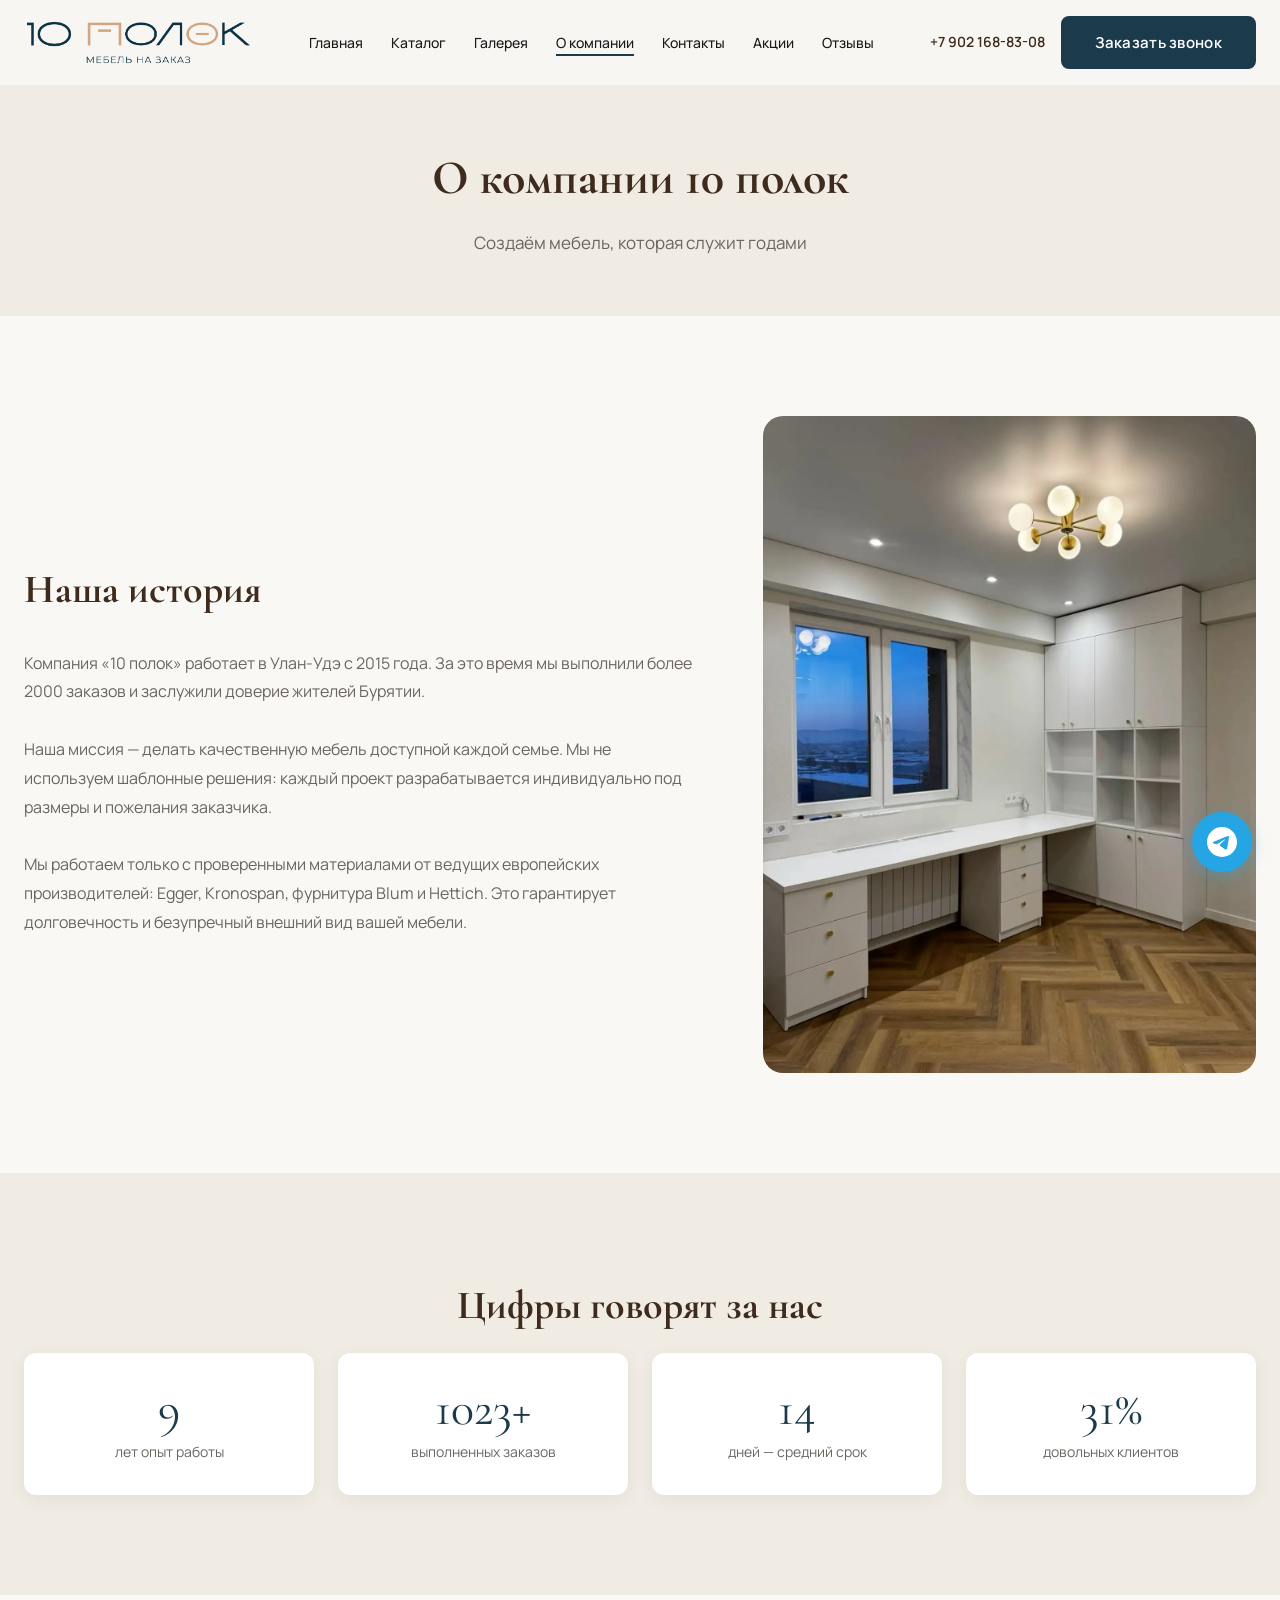
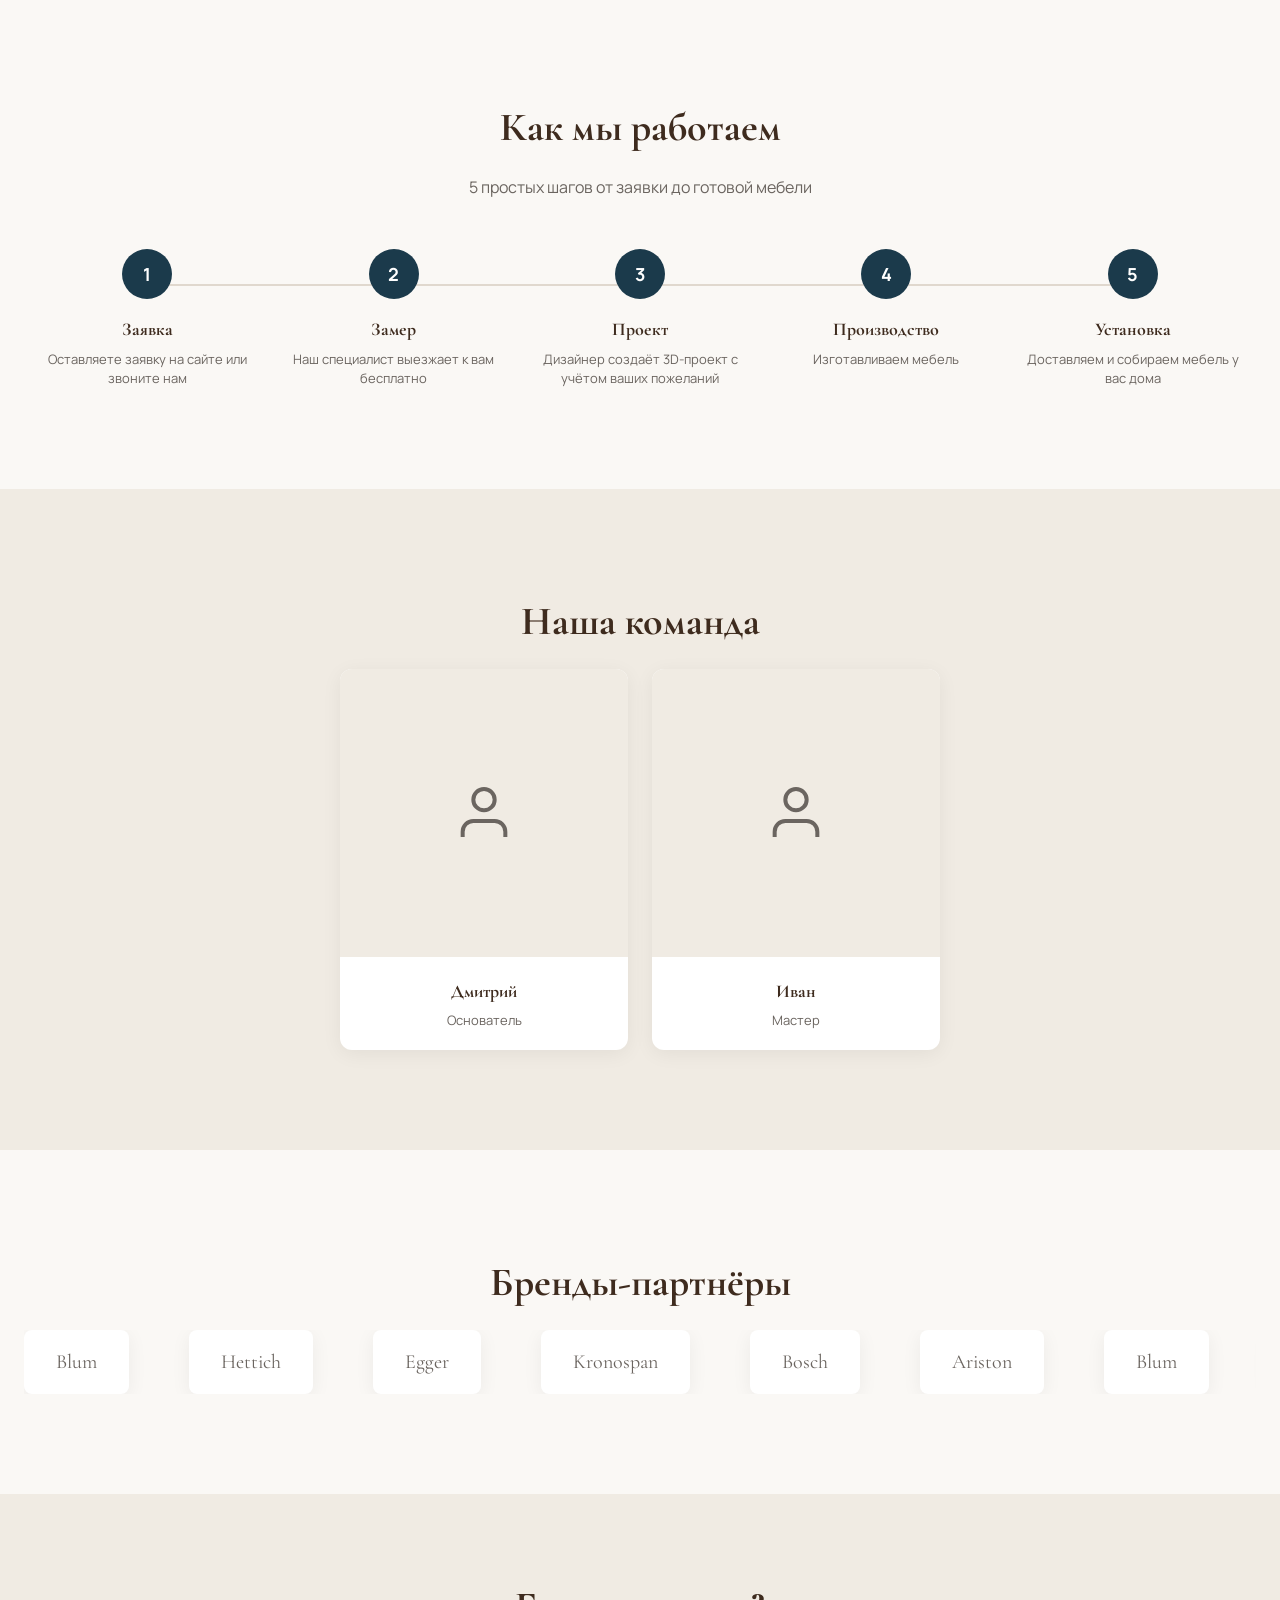
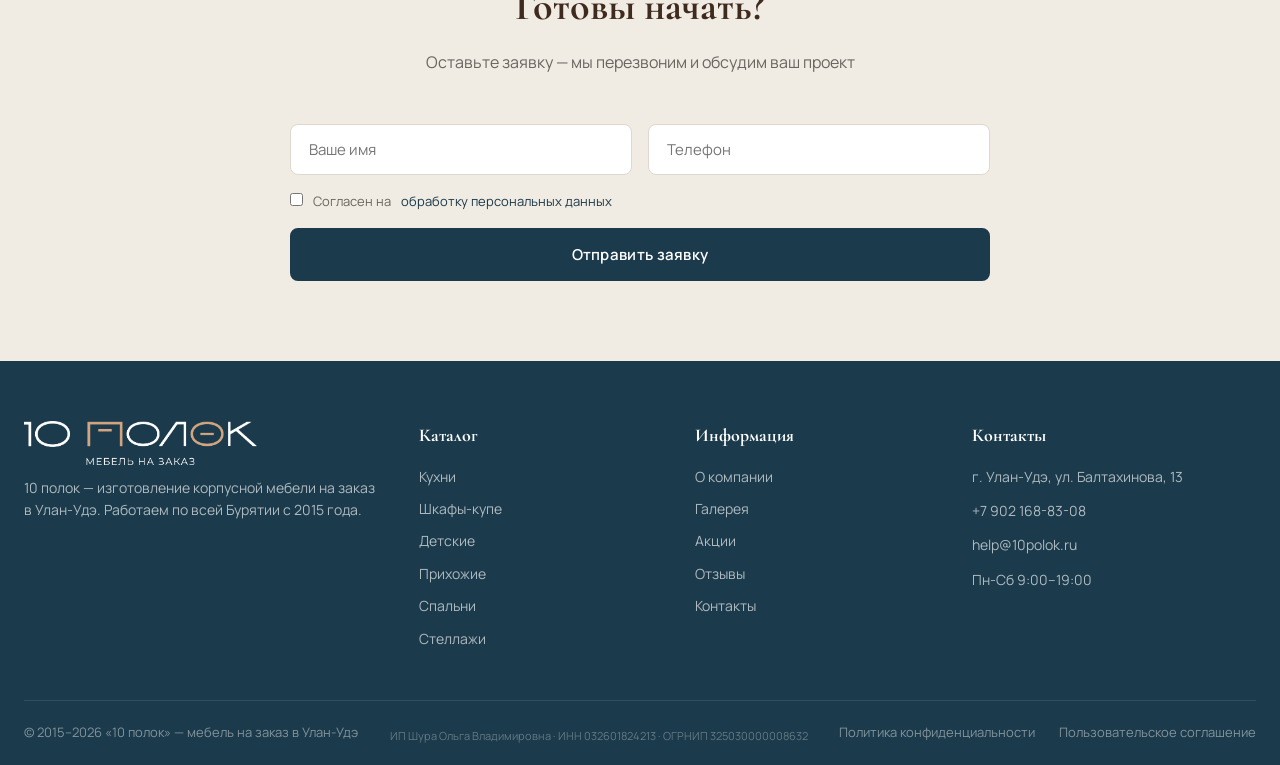
==== commit 6879de9c: "favicon в корень + чистка image/logovar Положены /favicon.svg и /favicon.ico в корень — устраняет 40" ====
--- a/about.html
+++ b/about.html
@@ -3,8 +3,8 @@
 <head>
   <meta charset="UTF-8">
   <meta name="viewport" content="width=device-width, initial-scale=1.0">
-  <link rel="icon" type="image/svg+xml" href="image/favicon.svg">
-  <link rel="icon" type="image/png" href="image/logo-color.png">
+  <link rel="icon" type="image/svg+xml" href="/favicon.svg">
+  <link rel="icon" type="image/x-icon" href="/favicon.ico" sizes="any">
   <title>О компании — 10 полок | Улан-Удэ</title>
   <meta name="description" content="Компания «10 полок» — изготовление корпусной мебели на заказ в Улан-Удэ с 2015 года. 2000+ выполненных проектов, 98% довольных клиентов.">
   <meta name="keywords" content="10 полок, мебель на заказ Улан-Удэ, о компании, корпусная мебель Бурятия">
